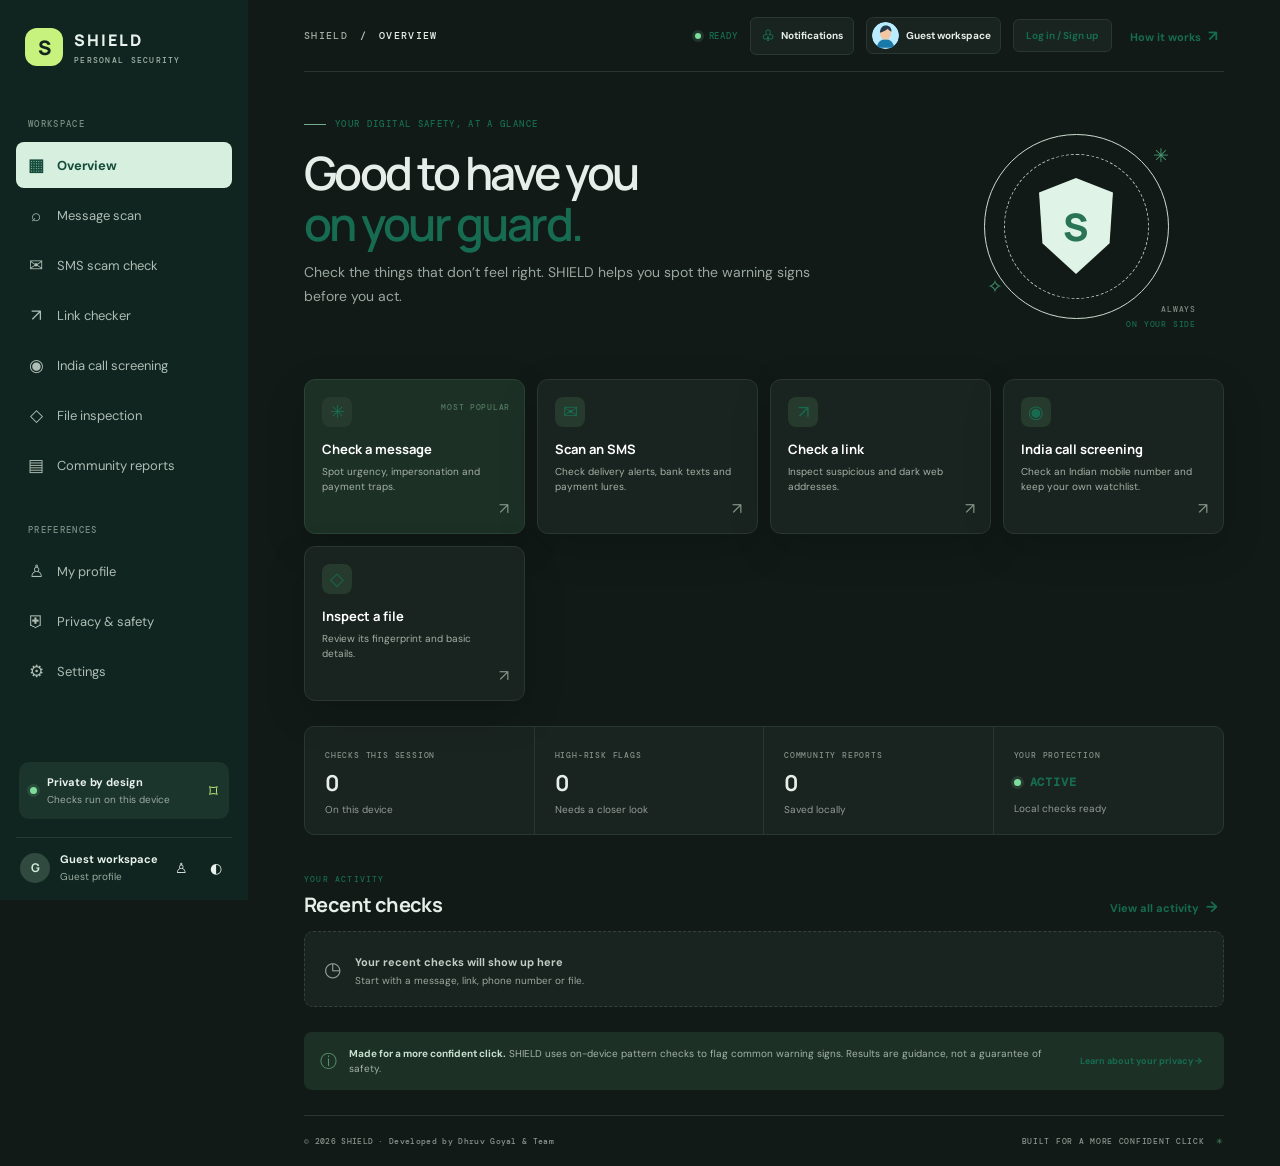
==== index.html @ 14662875 "Merge phone checking into call screening" ====
<!doctype html>
<html lang="en">
<head>
<meta charset="utf-8"><meta name="viewport" content="width=device-width,initial-scale=1"><meta name="theme-color" content="#07110f"><meta name="description" content="SHIELD helps you spot suspicious messages, links, phone numbers, and files with private on-device checks."><title>SHIELD — Scam protection, made clear</title>
<link rel="preconnect" href="https://fonts.googleapis.com"><link rel="preconnect" href="https://fonts.gstatic.com" crossorigin><link href="https://fonts.googleapis.com/css2?family=DM+Mono:wght@400;500&family=DM+Sans:wght@400;500;600;700&family=Manrope:wght@400;500;600;700;800&display=swap" rel="stylesheet"><link rel="stylesheet" href="styles.css?v=20261119-final-review-v1">
</head><body>
<div class="app-shell">
  <aside class="sidebar" id="sidebar">
    <a class="brand" href="#dashboard" aria-label="SHIELD home"><span class="brand-mark">S</span><span>SHIELD<small>PERSONAL SECURITY</small></span></a>
    <div class="side-label">WORKSPACE</div>
    <nav class="nav" aria-label="Main navigation">
      <button class="nav-item active" data-page="dashboard"><span class="nav-icon">▦</span>Overview</button>
      <button class="nav-item" data-page="analyze"><span class="nav-icon">⌕</span>Message scan</button>
      <button class="nav-item" data-page="sms"><span class="nav-icon">✉</span>SMS scam check</button>
      <button class="nav-item" data-page="links"><span class="nav-icon">↗</span>Link checker</button>
      <button class="nav-item" data-page="calls"><span class="nav-icon">◉</span>India call screening</button>
      <button class="nav-item" data-page="file"><span class="nav-icon">◇</span>File inspection</button>
      <button class="nav-item" data-page="reports"><span class="nav-icon">▤</span>Community reports</button>
    </nav>
    <div class="side-label tools-label">PREFERENCES</div><nav class="nav"><button class="nav-item" data-page="profile"><span class="nav-icon">♙</span>My profile</button><button class="nav-item" data-page="privacy"><span class="nav-icon">⛨</span>Privacy & safety</button><button class="nav-item" data-page="settings"><span class="nav-icon">⚙</span>Settings</button></nav>
    <div class="sidebar-bottom"><div class="local-card"><span class="live-dot"></span><div><b>Private by design</b><small>Checks run on this device</small></div><span class="lock">⌑</span></div><div class="profile"><div class="avatar" id="profileAvatarSmall">S</div><div><b id="profileName">Guest workspace</b><small id="profileStatus">Guest profile</small></div><button id="profileAuthBtn" class="icon-btn" title="Open account options" aria-label="Open account options">♙</button><button id="themeBtn" class="icon-btn" title="Toggle theme" aria-label="Toggle theme">◐</button></div></div>
  </aside>
  <main class="main">
    <header class="topbar"><button class="mobile-menu icon-btn" id="menuBtn" aria-label="Open menu">☰</button><div class="crumb"><span>SHIELD</span><i>/</i><b id="pageCrumb">OVERVIEW</b></div><div class="top-actions"><span class="local-badge"><span class="live-dot"></span> READY</span><div class="notification-wrap"><button class="outline-btn notification-btn" id="notificationBtn" aria-expanded="false" aria-controls="notificationPopover"><span>♧</span> Notifications <span class="notification-count hidden" id="notificationCount">0</span></button><div class="notification-popover hidden" id="notificationPopover" role="region" aria-label="Notifications"><div class="notification-head"><b>Notifications</b><div class="notification-actions"><button class="text-btn" id="markNotificationsRead">Mark all read</button><button class="text-btn danger-text" id="clearNotifications">Clear all</button></div></div><div id="notificationList" class="notification-list"></div></div></div><button class="top-profile-btn" id="topProfileBtn" data-page="profile" aria-label="Open profile"><span class="top-profile-picture"><svg role="img" aria-label="Profile image" viewBox="0 0 40 40" xmlns="http://www.w3.org/2000/svg"><circle cx="20" cy="20" r="20" fill="#b9ecff"/><path d="M7 38c1.5-8.2 6.1-12.3 13-12.3S31.5 29.8 33 38" fill="#1979a8"/><path d="M12.1 16.5c0-6.1 3.2-9.8 8-9.8s8 3.7 8 9.8c0 5.6-3.3 9.4-8 9.4s-8-3.8-8-9.4" fill="#f3c7a2"/><path d="M11.7 16c.3-7.2 3.6-11 9.1-11 5 0 8 3.1 8.2 9.2-2.4-.5-4.4-1.9-5.6-4.1-2.9 2.8-6.7 4.3-11.7 5.9" fill="#26384b"/></svg></span><span id="topProfileName">Guest workspace</span></button><button class="outline-btn auth-top-btn" id="loginPortalBtn">Log in / Sign up</button><button class="outline-btn auth-top-btn hidden" id="logoutBtn">Log out</button><button class="help-btn" data-page="privacy">How it works <span>↗</span></button></div></header>
    <section class="page active" id="page-dashboard">
      <div class="welcome-row"><div><div class="eyebrow"><span class="eyebrow-line"></span> YOUR DIGITAL SAFETY, AT A GLANCE</div><h1>Good to have you<br><em>on your guard.</em></h1><p class="lead">Check the things that don’t feel right. SHIELD helps you spot the warning signs before you act.</p></div><div class="shield-art"><div class="art-ring ring-one"></div><div class="art-ring ring-two"></div><div class="art-shield">S</div><span class="art-spark spark-a">✳</span><span class="art-spark spark-b">✧</span><div class="art-caption">ALWAYS<br><b>ON YOUR SIDE</b></div></div></div>
      <div class="quick-grid"><button class="quick-card featured" data-page="analyze"><span class="quick-icon">✳</span><span class="quick-kicker">MOST POPULAR</span><b>Check a message</b><small>Spot urgency, impersonation and payment traps.</small><span class="quick-arrow">↗</span></button><button class="quick-card" data-page="sms"><span class="quick-icon">✉</span><b>Scan an SMS</b><small>Check delivery alerts, bank texts and payment lures.</small><span class="quick-arrow">↗</span></button><button class="quick-card" data-page="links"><span class="quick-icon">↗</span><b>Check a link</b><small>Inspect suspicious and dark web addresses.</small><span class="quick-arrow">↗</span></button><button class="quick-card" data-page="calls"><span class="quick-icon">◉</span><b>India call screening</b><small>Check an Indian mobile number and keep your own watchlist.</small><span class="quick-arrow">↗</span></button><button class="quick-card" data-page="file"><span class="quick-icon">◇</span><b>Inspect a file</b><small>Review its fingerprint and basic details.</small><span class="quick-arrow">↗</span></button></div>
      <div class="stats-row"><div class="stat"><span>CHECKS THIS SESSION</span><b id="statScans">0</b><small>On this device</small></div><div class="stat"><span>HIGH-RISK FLAGS</span><b id="statRisk">0</b><small>Needs a closer look</small></div><div class="stat"><span>COMMUNITY REPORTS</span><b id="statReports">0</b><small>Saved locally</small></div><div class="stat protection-stat"><span>YOUR PROTECTION</span><b><i class="live-dot"></i> ACTIVE</b><small>Local checks ready</small></div></div>
      <div class="section-head"><div><div class="eyebrow">YOUR ACTIVITY</div><h2>Recent checks</h2></div><button class="text-btn" data-page="reports">View all activity <span>→</span></button></div><div id="recentList" class="activity-list"><div class="empty-state"><span>◷</span><div><b>Your recent checks will show up here</b><p>Start with a message, link, phone number or file.</p></div></div></div>
      <div class="disclaimer"><span>ⓘ</span><p><b>Made for a more confident click.</b> SHIELD uses on-device pattern checks to flag common warning signs. Results are guidance, not a guarantee of safety.</p><button data-page="privacy">Learn about your privacy →</button></div>
    </section>
    <section class="page" id="page-analyze"><div class="tool-intro"><div class="eyebrow"><span class="eyebrow-line"></span> MESSAGE SCAN</div><h1>Something feel<br><em>off? Check it.</em></h1><p class="lead">Paste a text, email or chat message. SHIELD looks for common scam patterns and explains what to watch for.</p></div><div class="tool-layout"><div class="panel scan-panel"><div class="panel-top"><div><span class="panel-index">01</span><h2>Paste the message</h2></div><span class="private-tag">⌑ STAYS ON THIS DEVICE</span></div><textarea id="messageInput" placeholder="Paste a suspicious message here…&#10;&#10;Example: Your account will be suspended today. Verify your details at http://example.invalid" maxlength="10000"></textarea><div class="input-meta"><span id="charCount">0 / 10,000</span><button class="text-btn" id="clearMessage">Clear text</button></div><div class="scan-actions"><button class="primary-btn" id="scanMessage">Analyze message <span>→</span></button><button class="sample-btn" id="sampleMessage">Try a sample</button></div></div><div class="side-note"><div class="note-icon">✳</div><h3>What we look for</h3><ul><li><span>01</span> Urgent pressure or threats</li><li><span>02</span> Requests for money or codes</li><li><span>03</span> Suspicious links and impersonation</li><li><span>04</span> Too-good-to-be-true rewards</li></ul><p>Your message is analyzed in your browser and is never uploaded.</p></div></div><div id="messageResult" class="result-wrap"></div></section>
    <section class="page" id="page-sms"><div class="tool-intro"><div class="eyebrow"><span class="eyebrow-line"></span> SMS & TEXT SCAM DETECTION</div><h1>Check the text<br><em>before replying.</em></h1><p class="lead">Paste an SMS, WhatsApp message, or delivery alert. SHIELD flags common fraud tactics and suspicious links locally.</p></div><div class="panel simple-tool"><div class="panel-top"><div><span class="panel-index">01</span><h2>Paste a text message</h2></div><span class="private-tag">⌑ LOCAL ANALYSIS</span></div><textarea id="smsInput" maxlength="10000" placeholder="Example: Your parcel is on hold. Pay a small redelivery fee now at http://delivery-check.example.invalid"></textarea><div class="scan-actions"><button class="primary-btn" id="scanSms">Scan SMS <span>→</span></button><button class="sample-btn" id="sampleSms">Load delivery scam sample</button><button class="sample-btn" id="sampleBankSms">Load bank scam sample</button></div></div><div id="smsResult" class="result-wrap"></div><div class="advice-strip"><span>ⓘ</span><div><b>SHIELD cannot block texts on your phone.</b><p>SHIELD analyzes message patterns in this browser. Use your phone’s built-in report/block tools and contact your carrier for real SMS filtering.</p></div></div></section>
    <section class="page" id="page-links"><div class="tool-intro"><div class="eyebrow"><span class="eyebrow-line"></span> LINK & DARK WEB DETECTION</div><h1>Pause before<br><em>you tap.</em></h1><p class="lead">Inspect links for deceptive structure, `.onion` dark web addresses, and other warning signs without opening them.</p></div><div class="panel simple-tool"><div class="panel-top"><div><span class="panel-index">01</span><h2>Paste a link</h2></div><span class="private-tag">⌑ LOCAL URL CHECK</span></div><div class="input-with-btn"><input id="urlInput" type="url" placeholder="https://example.com or example.onion" autocomplete="off"><button class="primary-btn" id="checkUrl">Check link <span>→</span></button></div><p class="field-hint">We inspect the address only. SHIELD does not visit the website or query live threat feeds.</p><button class="sample-btn" id="sampleOnion">Try a dark web link sample</button></div><div id="urlResult" class="result-wrap"></div><div class="advice-strip"><span>✳</span><div><b>Never share a one-time code.</b><p>A real support agent will never ask you to read out your verification code or PIN.</p></div></div></section>
    <section class="page" id="page-calls"><div class="tool-intro"><div class="eyebrow"><span class="eyebrow-line"></span> CALL SCREENING</div><h1>Check a caller<br><em>before calling back.</em></h1><p class="lead">Check an Indian mobile number against reports you have saved on this device and manage your personal SHIELD watchlist.</p></div><div class="advice-strip"><span>ⓘ</span><div><b>SHIELD cannot intercept or block calls on your phone.</b><p>This India-focused check uses only reports saved in your browser, not a live national caller database. Caller IDs can be spoofed. Use your phone or carrier’s own blocking feature.</p></div></div><div class="panel simple-tool"><div class="panel-top"><div><span class="panel-index">01</span><h2>Check an Indian mobile number</h2></div><span class="private-tag">⌕ INDIA · LOCAL REPORTS</span></div><div class="input-with-btn"><input id="callNumberInput" type="tel" placeholder="+91 98765 43210" autocomplete="tel"><button class="primary-btn" id="screenCaller">Check caller <span>→</span></button></div><p class="field-hint">Enter a 10-digit Indian mobile number, with or without +91. The number is checked against reports saved in this browser.</p></div><div id="callResult" class="result-wrap"></div><div class="section-head reports-head"><div><div class="eyebrow">SAVED ON THIS DEVICE</div><h2>SHIELD watchlist <span class="count-pill" id="blockedCount">0</span></h2></div><button class="text-btn danger-text" id="clearBlocked">Clear watchlist</button></div><div id="blockedList" class="activity-list"></div></section>

    <section class="page" id="page-file"><div class="tool-intro"><div class="eyebrow"><span class="eyebrow-line"></span> FILE INSPECTION</div><h1>Know what’s<br><em>in the download.</em></h1><p class="lead">Review basic file details and calculate a SHA-256 fingerprint in your browser. The file itself never leaves your device.</p></div><div class="panel simple-tool"><div class="panel-top"><div><span class="panel-index">01</span><h2>Choose a file to inspect</h2></div><span class="private-tag">⌑ PROCESSED LOCALLY</span></div><label class="dropzone" id="dropzone"><input id="fileInput" type="file"><span class="upload-icon">↑</span><b>Choose a file or drop it here</b><small>Any file type · processed on your device</small></label><p class="field-hint">A fingerprint can help identify a file, but it does not prove the file is safe.</p></div><div id="fileResult" class="result-wrap"></div></section>
    <section class="page" id="page-reports"><div class="tool-intro"><div class="eyebrow"><span class="eyebrow-line"></span> YOUR LOCAL ACTIVITY</div><h1>Trust your<br><em>instincts.</em></h1><p class="lead">See your recent checks and keep notes on suspicious calls or messages. Everything stays in this browser.</p></div><div class="section-head reports-head"><div><div class="eyebrow">PERSONAL LOG</div><h2>Recent activity <span class="count-pill" id="activityCount">0</span></h2></div><button class="text-btn danger-text" id="clearHistory">Clear activity</button></div><div id="activityList" class="activity-list"><div class="empty-state"><span>◷</span><div><b>No activity yet</b><p>Your checks will be saved here on this device.</p></div></div></div><div class="panel report-form"><div><span class="panel-index">＋</span><h2>Add a community report</h2><p>Keep a local note about a suspicious caller or message. Reports are stored only in this browser.</p></div><div class="report-fields"><select id="reportType" aria-label="Report type"><option value="Phone number">Phone number</option><option value="Message or sender">Message or sender</option><option value="Website or link">Website or link</option></select><input id="reportValue" placeholder="Number, sender, or website"><input id="reportNote" placeholder="What happened? (optional)"><button class="primary-btn" id="addReport">Save local report <span>→</span></button></div></div><div id="communityList" class="community-list"></div></section>
    <section class="page" id="page-profile"><div class="tool-intro"><div class="eyebrow"><span class="eyebrow-line"></span> YOUR SHIELD IDENTITY</div><h1>Your personal<br><em>profile.</em></h1><p class="lead">Keep a separate profile for each account on this browser. Your profile details stay on this device.</p></div><div class="profile-layout"><div class="profile-summary panel"><div class="profile-large-avatar" id="profileAvatarLarge">S</div><div><div class="eyebrow">SIGNED-IN PROFILE</div><h2 id="profileSummaryName">Guest workspace</h2><p id="profileSummaryBio">Add a short introduction to personalize your workspace.</p><small id="profileAccountLabel">Guest profile · saved on this device</small></div></div><form class="panel profile-form" id="profileForm"><div class="panel-top"><div><span class="panel-index">♙</span><h2>Edit profile</h2></div><span class="private-tag">⌑ SAVED LOCALLY</span></div><label for="profileDisplayName">Display name</label><input id="profileDisplayName" maxlength="40" required placeholder="How should SHIELD address you?"><label for="profileBio">About you <span class="optional-label">OPTIONAL</span></label><textarea id="profileBio" maxlength="140" placeholder="A short introduction for your workspace"></textarea><div class="profile-form-actions"><small>Each login keeps its own name and introduction.</small><button class="primary-btn" type="submit">Save profile <span>→</span></button></div></form></div></section>
    <section class="page" id="page-privacy"><div class="tool-intro"><div class="eyebrow"><span class="eyebrow-line"></span> PRIVACY & SAFETY</div><h1>Your data stays<br><em>your business.</em></h1><p class="lead">See which checks run locally and where to report suspicious activity.</p></div><div class="privacy-grid"><article class="privacy-card"><span>⌑</span><div class="eyebrow">LOCAL CHECKS</div><h2>Messages, links, and files</h2><p>Message and SMS patterns, URL structure, and file details are checked in your browser. SHIELD does not open links or upload files.</p></article><article class="privacy-card"><span>↗</span><div class="eyebrow">PHONE LOOKUP</div><h2>India caller reports</h2><p>Caller checks match only reports saved in this browser. SHIELD does not access a live national caller database. Report suspected fraud to Chakshu on Sanchar Saathi; if money was lost, contact the cybercrime helpline at 1930.</p></article><article class="privacy-card"><span>✳</span><div class="eyebrow">ACCOUNTS & ACTIVITY</div><h2>Stored in this browser</h2><p>Accounts, profiles, recent checks, notifications, reports, settings, and watchlist entries stay in this browser and do not sync. There is no server-backed account recovery.</p></article><article class="privacy-card"><span>◷</span><div class="eyebrow">USE YOUR JUDGMENT</div><h2>Checks are not guarantees</h2><p>SHIELD uses local pattern rules and locally saved reports. It has no AI service or live URL threat feed, and a low-risk result cannot prove something is safe.</p></article></div><div class="advice-strip"><span>ⓘ</span><div><b>Use trusted channels.</b><p>Do not reply, click, send money, or share codes when something feels wrong. Contact the organization using details from an official source. Use your device’s own tools to block calls and texts.</p></div></div></section>
    <section class="page" id="page-settings"><div class="tool-intro"><div class="eyebrow"><span class="eyebrow-line"></span> YOUR PREFERENCES</div><h1>Make SHIELD<br><em>feel like yours.</em></h1><p class="lead">Simple controls for your personal security workspace.</p></div><div class="panel settings-panel"><div class="setting-row"><div><b>Appearance</b><small>Choose a comfortable look for your workspace.</small></div><select id="themeSelect"><option value="dark">Midnight</option><option value="light">Daylight</option><option value="ocean">Ocean</option></select></div><div class="setting-row"><div><b>Save recent checks</b><small>Keep results in this browser so you can review them later.</small></div><label class="toggle"><input id="saveHistory" type="checkbox" checked><span></span></label></div><div class="setting-row"><div><b>Ringing scam alerts</b><small>Play a 5–7 second alert tone when a check finds a high-risk scam pattern.</small></div><label class="toggle"><input id="soundAlerts" type="checkbox" checked><span></span></label></div><div class="setting-row"><div><b>Device notifications</b><small id="deviceNotificationStatus">Optional browser alerts while SHIELD is open. Background push needs a push service.</small></div><button class="outline-btn" id="enableDeviceNotifications">Enable device alerts</button></div><div class="setting-row"><div><b>Sign out</b><small>End this session and return to guest mode.</small></div><button class="outline-btn" id="settingsLogoutBtn">Log out</button></div><div class="setting-row"><div><b>Clear saved activity</b><small>Remove recent checks and local reports from this browser.</small></div><button class="outline-btn danger-text" id="clearAll">Clear saved data</button></div></div><div class="advice-strip"><span>⌑</span><div><b>Private by design.</b><p>Changing these settings affects only this browser and device.</p></div></div></section>
    <footer class="footer"><span>© 2026 SHIELD · Developed by Dhruv Goyal &amp; Team</span><span>BUILT FOR A MORE CONFIDENT CLICK <i>✳</i></span></footer>
  </main>
</div><div class="login-overlay hidden" id="loginOverlay" role="dialog" aria-modal="true" aria-labelledby="loginTitle"><form class="login-card" id="loginForm"><div class="brand-mark login-mark">S</div><div class="eyebrow">SHIELD ACCOUNT</div><h1 id="loginTitle">Welcome back.</h1><p>Sign in or create an account stored in this browser. Your account does not sync to other devices.</p><div class="auth-tabs" role="tablist" aria-label="Account actions"><button type="button" class="auth-tab active" data-auth-mode="login">Log in</button><button type="button" class="auth-tab" data-auth-mode="signup">Sign up</button></div><label for="authUsername">Username</label><input id="authUsername" autocomplete="username" minlength="3" maxlength="24" required><label for="authPassword">Password</label><input id="authPassword" type="password" autocomplete="current-password" minlength="10" required><div id="confirmPasswordWrap" class="auth-confirm hidden"><label for="authConfirm">Confirm password</label><input id="authConfirm" type="password" autocomplete="new-password" minlength="10"></div><p id="authMessage" class="auth-message" role="status"></p><button class="primary-btn" id="authSubmit" type="submit">Log in <span>→</span></button><button class="guest-btn" id="guestEntry" type="button">Continue as guest</button><small class="login-disclaimer">Accounts are saved on this device only. Use a unique password; this account cannot be recovered from another device.</small></form></div><div id="toast" class="toast" role="status" aria-live="polite"></div><script src="app.js?v=20261119-unified-calls-v1"></script></body></html>
---- styles.css ----
:root{--bg:#f5f6f2;--panel:#fff;--panel-2:#f8f9f6;--ink:#182421;--muted:#7b8580;--line:#e7eae5;--green:#176b50;--mint:#dff3e7;--lime:#c8f27e;--dark:#10251f;--red:#bc4a43;--amber:#a76c19;--shadow:0 14px 42px #1824210c}*{box-sizing:border-box}body{margin:0;background:var(--bg);color:var(--ink);font-family:'DM Sans',sans-serif;font-size:14px}button,input,textarea,select{font:inherit}button{cursor:pointer}a{color:inherit;text-decoration:none}.app-shell{min-height:100vh;display:flex}.sidebar{width:248px;flex:0 0 248px;background:#10251f;color:#e8f1ec;min-height:100vh;padding:28px 16px 17px;display:flex;flex-direction:column;position:fixed;inset:0 auto 0 0;z-index:5}.brand{display:flex;align-items:center;gap:11px;margin:0 9px 52px;font:800 16px Manrope,sans-serif;letter-spacing:.12em}.brand-mark{width:38px;height:38px;border-radius:12px;background:var(--lime);color:#11251f;display:grid;place-items:center;font:800 20px Manrope;letter-spacing:0}.brand small{display:block;color:#a5b5ac;font:500 8px 'DM Mono';letter-spacing:.16em;margin-top:4px}.side-label{font:500 9px 'DM Mono';letter-spacing:.15em;color:#798b82;padding:0 12px 12px}.nav{display:grid;gap:4px}.nav-item{background:none;border:0;text-align:left;color:#aebdb5;border-radius:8px;padding:12px;display:flex;align-items:center;gap:13px;font-size:13px;transition:.2s}.nav-item:hover{background:#ffffff0d;color:white}.nav-item.active{background:#d6efdf;color:#164c3b;font-weight:700}.nav-icon{width:16px;text-align:center;font-size:17px}.tools-label{margin-top:36px}.sidebar-bottom{margin-top:auto}.local-card{display:flex;align-items:center;gap:10px;margin:10px 3px 18px;padding:13px 11px;border-radius:10px;background:#1b342c}.local-card b,.local-card small,.profile b,.profile small{display:block}.local-card b,.profile b{font-size:11px}.local-card small,.profile small{font-size:10px;color:#9aaba2;margin-top:4px}.lock{margin-left:auto;color:#c8f27e;font-size:17px}.live-dot{width:7px;height:7px;border-radius:50%;display:inline-block;background:#7ddd9b;box-shadow:0 0 0 3px #7ddd9b22;flex:0 0 7px}.profile{display:flex;align-items:center;gap:10px;padding:14px 4px 0;border-top:1px solid #ffffff18}.avatar{width:30px;height:30px;border-radius:50%;background:#304a40;color:#d4efdf;display:grid;place-items:center;font:700 12px Manrope}.profile .icon-btn{margin-left:auto}.icon-btn{border:0;background:transparent;color:inherit;padding:6px;border-radius:7px}.icon-btn:hover{background:#ffffff14}.main{margin-left:248px;width:calc(100% - 248px);max-width:1600px;padding:0 56px;min-height:100vh;display:flex;flex-direction:column}.topbar{height:72px;border-bottom:1px solid var(--line);display:flex;align-items:center;justify-content:space-between}.crumb{font:500 10px 'DM Mono';letter-spacing:.13em;color:var(--muted)}.crumb i{padding:0 12px;color:#c5ccc6;font-style:normal}.crumb b{color:var(--ink);font-weight:500}.top-actions{display:flex;align-items:center;gap:23px}.local-badge{display:flex;align-items:center;gap:8px;font:500 9px 'DM Mono';letter-spacing:.1em;color:var(--green)}.local-badge .live-dot{width:6px;height:6px;flex-basis:6px}.help-btn,.text-btn{border:0;background:transparent;color:var(--green);font-size:11px;font-weight:700}.help-btn span{font-size:15px;margin-left:4px}.mobile-menu{display:none}.page{display:none;padding:46px 0 10px;animation:appear .3s ease}.page.active{display:block}@keyframes appear{from{opacity:0;transform:translateY(5px)}to{opacity:1;transform:translateY(0)}}.welcome-row{display:flex;justify-content:space-between;position:relative;min-height:247px}.eyebrow{font:500 9px 'DM Mono';letter-spacing:.15em;color:var(--green);display:flex;align-items:center;gap:9px}.eyebrow-line{height:1px;width:22px;background:#70ae8c}.welcome-row h1,.tool-intro h1{font:600 46px/1.1 Manrope,sans-serif;letter-spacing:-.055em;margin:18px 0 12px}.welcome-row h1 em,.tool-intro h1 em{font-style:normal;color:var(--green)}.lead{max-width:510px;font-size:14px;line-height:1.7;color:#717c76;margin:0}.shield-art{position:absolute;width:240px;height:220px;right:28px;top:-2px;display:grid;place-items:center}.art-ring{position:absolute;border:1px solid #cbdccf;border-radius:50%;width:185px;height:185px}.ring-two{width:145px;height:145px;border-style:dashed;opacity:.85}.art-shield{width:84px;height:96px;clip-path:polygon(50% 0,94% 15%,90% 68%,50% 100%,10% 68%,6% 15%);background:#dff3e7;display:grid;place-items:center;color:#287454;font:800 38px Manrope;filter:drop-shadow(0 10px 14px #2a79551d)}.art-spark{position:absolute;color:#42946d;font-size:19px}.spark-a{top:27px;right:27px}.spark-b{left:31px;bottom:37px}.art-caption{position:absolute;bottom:5px;right:0;font:500 8px 'DM Mono';line-height:1.8;letter-spacing:.1em;color:#7d8981;text-align:right}.art-caption b{font-weight:500;color:var(--green)}.quick-grid{display:grid;grid-template-columns:repeat(4,1fr);gap:12px;margin-top:14px}.quick-card{min-height:155px;position:relative;padding:17px;border-radius:11px;border:1px solid var(--line);background:var(--panel);box-shadow:var(--shadow);text-align:left;display:flex;flex-direction:column;align-items:flex-start;transition:.2s}.quick-card:hover{transform:translateY(-3px);border-color:#a6c6b1}.quick-card.featured{background:#e7f4e9;border-color:#d6ead9}.quick-icon{width:30px;height:30px;border-radius:8px;background:#eaf2ec;color:var(--green);display:grid;place-items:center;font-size:18px;margin-bottom:13px}.featured .quick-icon{background:#d2ebd8}.quick-kicker{position:absolute;right:14px;top:22px;font:500 8px 'DM Mono';color:#527a61;letter-spacing:.09em}.quick-card>b{font:700 13px Manrope;margin-bottom:6px}.quick-card small{font-size:10px;line-height:1.5;color:#77817b;max-width:180px}.quick-arrow{position:absolute;right:15px;bottom:14px;color:#82948a;font-size:16px}.stats-row{display:grid;grid-template-columns:repeat(4,1fr);margin:25px 0 39px;border:1px solid var(--line);background:var(--panel);border-radius:10px}.stat{min-height:94px;padding:17px 20px;border-right:1px solid var(--line)}.stat:last-child{border:0}.stat>span{font:500 8px 'DM Mono';letter-spacing:.1em;color:#859089}.stat>b{display:block;font:700 22px Manrope;margin:6px 0 1px}.stat>small{font-size:10px;color:#939c96}.protection-stat>b{font:700 12px 'DM Mono';letter-spacing:.08em;color:var(--green);margin:12px 0 8px;display:flex;align-items:center;gap:9px}.section-head{display:flex;align-items:end;justify-content:space-between;margin-bottom:13px}.section-head .eyebrow{font-size:8px}.section-head h2{font:700 20px Manrope;margin:7px 0 0;letter-spacing:-.03em}.text-btn span{font-size:15px;margin-left:4px}.activity-list{display:grid;gap:7px}.empty-state{background:var(--panel);border:1px dashed #dce3dc;border-radius:9px;min-height:76px;display:flex;align-items:center;gap:14px;padding:15px 19px;color:#91a097}.empty-state>span{font-size:20px}.empty-state b{font-size:11px;color:#56635b}.empty-state p{font-size:10px;margin:4px 0 0}.activity-item{background:var(--panel);border:1px solid var(--line);border-radius:8px;display:flex;align-items:center;padding:13px 16px;gap:13px}.activity-symbol{width:32px;height:32px;border-radius:8px;display:grid;place-items:center;background:#eef4ee;color:var(--green);font-size:16px}.activity-info{flex:1}.activity-info b{display:block;font-size:11px}.activity-info small{display:block;font-size:10px;color:#929b95;margin-top:4px}.risk-pill{border-radius:30px;padding:5px 9px;font:500 8px 'DM Mono';letter-spacing:.05em}.risk-pill.safe{color:#24734c;background:#e3f4e9}.risk-pill.caution{color:#96631a;background:#fff2d8}.risk-pill.high{color:#a73d36;background:#fbe9e6}.disclaimer{display:flex;gap:12px;align-items:center;margin:25px 0 15px;padding:14px 16px;background:#edf4ed;border-radius:8px;color:#698173}.disclaimer>span{font-size:17px;color:#57916b}.disclaimer p{font-size:10px;line-height:1.5;margin:0;flex:1}.disclaimer p b{color:#3d5847}.disclaimer button{background:none;border:0;color:var(--green);font-weight:700;font-size:9px;white-space:nowrap}.footer{margin-top:auto;min-height:51px;border-top:1px solid var(--line);display:flex;align-items:center;justify-content:space-between;color:#8b958e;font:500 8px 'DM Mono';letter-spacing:.09em}.footer i{font-style:normal;color:#49906a;margin-left:6px}.tool-intro{margin:6px 0 28px}.tool-intro h1{font-size:42px;margin:14px 0 10px}.tool-intro .lead{max-width:540px}.tool-layout{display:grid;grid-template-columns:minmax(0,1.6fr) minmax(240px,.8fr);gap:15px}.panel{background:var(--panel);border:1px solid var(--line);border-radius:10px;padding:23px;box-shadow:var(--shadow)}.panel-top{display:flex;align-items:center;justify-content:space-between;margin-bottom:17px}.panel-top>div{display:flex;align-items:center;gap:12px}.panel-index{font:500 9px 'DM Mono';color:#83a48e;background:#edf5ee;padding:6px;border-radius:5px}.panel h2{font:700 15px Manrope;margin:0;letter-spacing:-.02em}.private-tag{font:500 8px 'DM Mono';letter-spacing:.08em;color:#59836a;background:#eff6ef;padding:7px 9px;border-radius:5px}textarea{display:block;width:100%;min-height:186px;resize:vertical;border:1px solid var(--line);border-radius:7px;background:var(--panel-2);padding:15px;color:var(--ink);font-size:12px;line-height:1.65;outline:none}textarea:focus,input:focus,select:focus{border-color:#69a77d;box-shadow:0 0 0 3px #65a77c18;outline:none}textarea::placeholder,input::placeholder{color:#a7b0aa}.input-meta{display:flex;justify-content:space-between;align-items:center;padding:7px 2px 16px;font:400 9px 'DM Mono';color:#97a099}.scan-actions{display:flex;gap:16px;align-items:center}.primary-btn{background:#176b50;color:white;border:0;border-radius:6px;padding:11px 17px;font-size:11px;font-weight:700;transition:.2s}.primary-btn:hover{background:#10543e;transform:translateY(-1px)}.primary-btn span{font-size:15px;margin-left:11px}.sample-btn{border:0;background:none;color:#527663;font-size:10px;font-weight:700}.side-note{padding:22px 19px;background:#eaf2eb;border-radius:10px}.note-icon{font-size:23px;color:#39825c}.side-note h3{font:700 14px Manrope;margin:8px 0 16px}.side-note ul{list-style:none;padding:0;margin:0}.side-note li{display:flex;gap:10px;padding:10px 0;border-bottom:1px solid #d7e3d9;font-size:10px;color:#4f6255}.side-note li span{font:500 8px 'DM Mono';color:#82a38b}.side-note p{font-size:9px;color:#75877a;line-height:1.55;margin:15px 0 0}.result-wrap{margin-top:15px}.result-card{border:1px solid var(--line);background:var(--panel);border-radius:10px;overflow:hidden;animation:appear .28s}.result-banner{display:flex;align-items:center;gap:13px;padding:18px 21px;background:#eff7ef;border-bottom:1px solid var(--line)}.result-banner.high{background:#fff0ed}.result-banner.caution{background:#fff6e5}.result-mark{width:36px;height:36px;background:white;border-radius:50%;display:grid;place-items:center;color:var(--green);font-size:18px}.result-banner.high .result-mark{color:var(--red)}.result-banner.caution .result-mark{color:var(--amber)}.result-banner h3{font:700 14px Manrope;margin:0}.result-banner p{font-size:10px;color:#77827a;margin:4px 0 0}.score{margin-left:auto;text-align:right;font:500 9px 'DM Mono';color:#698273}.score b{display:block;font:700 21px Manrope;color:var(--green)}.result-banner.high .score b{color:var(--red)}.result-banner.caution .score b{color:var(--amber)}.result-body{padding:20px}.result-body h4{font:700 11px Manrope;margin:0 0 12px}.flag-list{display:grid;gap:9px}.flag-row{display:flex;align-items:flex-start;gap:9px;font-size:10px;color:#5f6d64;line-height:1.5}.flag-row>span{color:#bb7040}.flag-row.good>span{color:#438259}.result-advice{padding:12px 14px;background:#f5f8f4;border-radius:6px;margin-top:17px;font-size:10px;line-height:1.6;color:#637267}.result-advice b{color:#324e3b}.simple-tool{margin-top:4px}.input-with-btn{display:flex;gap:9px}.input-with-btn input,.report-fields input,.report-fields select,.setting-row select{height:41px;border:1px solid var(--line);border-radius:6px;padding:0 12px;background:var(--panel-2);color:var(--ink);outline:none;font-size:11px;min-width:0}.input-with-btn input{flex:1}.field-hint{font-size:9px;color:#939d96;margin:11px 0 0}.advice-strip{display:flex;align-items:flex-start;gap:13px;padding:16px;background:#edf4ed;border-radius:8px;margin-top:20px;color:#578064}.advice-strip>span{font-size:18px}.advice-strip b{font-size:10px;color:#3d5846}.advice-strip p{font-size:10px;color:#74837a;margin:5px 0 0;line-height:1.5}.dropzone{min-height:150px;border:1px dashed #cddacf;border-radius:8px;background:var(--panel-2);display:flex;flex-direction:column;align-items:center;justify-content:center;gap:7px;color:#52675a;cursor:pointer;transition:.2s}.dropzone:hover,.dropzone.dragover{border-color:#5b9e73;background:#edf5ee}.dropzone input{display:none}.upload-icon{width:30px;height:30px;border-radius:50%;background:#e4f0e6;display:grid;place-items:center;color:#43805a;font-size:18px}.dropzone b{font-size:11px}.dropzone small{font-size:9px;color:#8c9890}.file-details{display:grid;grid-template-columns:130px 1fr;gap:10px 14px;font-size:10px}.file-details span:nth-child(odd){color:#89958d}.hash{word-break:break-all;font:9px 'DM Mono';color:#47634f}.reports-head{margin-top:33px}.count-pill{font:500 9px 'DM Mono';background:#edf4ed;color:#528164;padding:4px 7px;border-radius:20px;vertical-align:middle}.danger-text{color:var(--red)}.report-form{margin-top:24px;display:grid;grid-template-columns:1fr 1.5fr;gap:25px;align-items:start}.report-form>div:first-child h2{margin:8px 0}.report-form>div:first-child p{font-size:10px;color:#7f8b83;line-height:1.6;max-width:270px}.report-fields{display:grid;grid-template-columns:1fr 1fr;gap:8px}.report-fields select,.report-fields input{width:100%}.report-fields input:nth-of-type(2),.report-fields button{grid-column:span 2}.community-list{margin-top:15px;display:grid;gap:7px}.privacy-grid{display:grid;grid-template-columns:1fr 1fr;gap:12px}.privacy-card{min-height:192px;padding:21px;background:var(--panel);border:1px solid var(--line);border-radius:9px}.privacy-card>span{font-size:20px;color:var(--green)}.privacy-card .eyebrow{font-size:8px;margin-top:16px}.privacy-card h2{font:700 15px Manrope;margin:7px 0}.privacy-card p{font-size:10px;color:#78847b;line-height:1.7;max-width:360px}.settings-panel{padding:0 22px}.setting-row{display:flex;align-items:center;justify-content:space-between;padding:19px 0;border-bottom:1px solid var(--line);gap:20px}.setting-row:last-child{border:0}.setting-row b,.setting-row small{display:block}.setting-row b{font:700 12px Manrope}.setting-row small{font-size:10px;color:#87928a;margin-top:5px}.setting-row select{min-width:130px}.outline-btn{border:1px solid #e6c7c4;background:transparent;border-radius:6px;padding:9px 12px;font-size:10px;font-weight:700}.toggle{position:relative;width:37px;height:21px;flex:0 0 auto}.toggle input{display:none}.toggle span{position:absolute;inset:0;border-radius:20px;background:#d6ddd7;cursor:pointer;transition:.2s}.toggle span:after{content:'';width:15px;height:15px;position:absolute;left:3px;top:3px;border-radius:50%;background:#fff;transition:.2s;box-shadow:0 1px 3px #0002}.toggle input:checked+span{background:#5ca777}.toggle input:checked+span:after{transform:translateX(16px)}.toast{position:fixed;bottom:24px;left:50%;transform:translate(-50%,15px);opacity:0;background:#173b2c;color:white;padding:11px 18px;border-radius:7px;font-size:11px;z-index:20;transition:.25s;pointer-events:none;box-shadow:0 8px 24px #0d231c35}.toast.show{opacity:1;transform:translate(-50%,0)}
body.light-theme{--bg:#f5f6f2;--panel:#fff;--panel-2:#f8f9f6;--ink:#182421;--muted:#7b8580;--line:#e7eae5}
body.dark-theme{--bg:#111a17;--panel:#19231f;--panel-2:#151e1a;--ink:#e7eee9;--muted:#a0ada4;--line:#2a3730;--shadow:0 14px 42px #0002;color-scheme:dark}body.dark-theme .lead,body.dark-theme .field-hint,body.dark-theme .activity-info small,body.dark-theme .empty-state p{color:#9aa89f}body.dark-theme .quick-card.featured,body.dark-theme .side-note,body.dark-theme .disclaimer,body.dark-theme .advice-strip{background:#1d3026;border-color:#294334}body.dark-theme .quick-icon,body.dark-theme .activity-symbol,body.dark-theme .panel-index,body.dark-theme .count-pill{background:#263a2d}body.dark-theme .quick-card small,body.dark-theme .side-note li,body.dark-theme .side-note p,body.dark-theme .privacy-card p,body.dark-theme .report-form>div:first-child p,body.dark-theme .setting-row small{color:#a3b1a7}body.dark-theme .empty-state{border-color:#344238}body.dark-theme .empty-state b{color:#c2cec5}body.dark-theme textarea,body.dark-theme .input-with-btn input,body.dark-theme .report-fields input,body.dark-theme .report-fields select,body.dark-theme .setting-row select{color:var(--ink)}body.dark-theme .private-tag{background:#26382b;color:#9dc5a5}body.dark-theme .result-banner{background:#22342a}body.dark-theme .result-banner.high{background:#382622}body.dark-theme .result-banner.caution{background:#3b3322}body.dark-theme .result-banner p,body.dark-theme .result-banner .score{color:#aebbb1}body.dark-theme .result-advice{background:#202c25;color:#a9b8ad}body.dark-theme .result-advice b{color:#d4e2d7}body.dark-theme .result-mark{background:#26352c}body.dark-theme .privacy-card{background:var(--panel)}body.dark-theme .disclaimer p,body.dark-theme .advice-strip p{color:#a3b4a6}body.dark-theme .disclaimer p b,body.dark-theme .advice-strip b{color:#c7dfce}body.dark-theme .dropzone{border-color:#35453a}body.dark-theme .dropzone:hover,body.dark-theme .dropzone.dragover{background:#1c3024;border-color:#5b9e73}body.dark-theme .dropzone{color:#b2c2b7}body.dark-theme .dropzone small{color:#94a398}body.dark-theme .toggle span{background:#435047}body.dark-theme .toggle input:checked+span{background:#5ca777}
@media(max-width:1100px){.main{padding:0 34px}.quick-grid{grid-template-columns:repeat(2,1fr)}.quick-card{min-height:135px}.stats-row{grid-template-columns:repeat(2,1fr)}.stat:nth-child(2){border-right:0}.stat:nth-child(-n+2){border-bottom:1px solid var(--line)}}@media(max-width:760px){.sidebar{transform:translateX(-100%);transition:transform .25s}.sidebar.open{transform:translateX(0);box-shadow:20px 0 60px #0003}.main{margin-left:0;width:100%;padding:0 20px}.topbar{height:60px}.mobile-menu{display:block;color:var(--ink);margin-right:9px}.topbar{justify-content:flex-start}.crumb{flex:1}.top-actions{gap:10px}.help-btn{font-size:0}.help-btn span{font-size:15px}.local-badge{font-size:0}.local-badge .live-dot{width:8px;height:8px}.page{padding-top:31px}.welcome-row{min-height:245px}.welcome-row h1{font-size:36px}.lead{font-size:12px;max-width:420px}.shield-art{opacity:.24;right:-44px;top:28px;transform:scale(.85)}.quick-grid{gap:8px}.quick-card{padding:13px;min-height:145px}.quick-card>b{font-size:12px}.quick-card small{font-size:9px}.stats-row{margin:18px 0 28px}.stat{padding:14px}.stat>b{font-size:19px}.stat>span{font-size:7px}.section-head h2{font-size:17px}.disclaimer{align-items:flex-start;flex-wrap:wrap}.disclaimer button{margin-left:29px}.tool-intro h1{font-size:36px}.tool-layout{grid-template-columns:1fr}.side-note{padding:18px}.side-note ul{display:grid;grid-template-columns:1fr 1fr;gap:0 12px}.side-note li{font-size:9px}.private-tag{font-size:7px}.panel{padding:17px}.input-with-btn{flex-direction:column}.input-with-btn .primary-btn{align-self:flex-start}.report-form{grid-template-columns:1fr;gap:8px}.privacy-grid{gap:8px}.privacy-card{padding:15px;min-height:210px}.privacy-card p{font-size:9px}.footer{font-size:7px}.footer span:last-child{font-size:0}.footer i{font-size:10px}}@media(max-width:400px){.main{padding:0 14px}.welcome-row h1,.tool-intro h1{font-size:32px}.quick-grid{grid-template-columns:1fr 1fr}.quick-card{min-height:150px}.risk-pill{font-size:7px;padding:5px 6px}.activity-info b{font-size:10px}.activity-item{padding:10px;gap:8px}.report-fields{grid-template-columns:1fr}.report-fields input:nth-of-type(2),.report-fields button{grid-column:auto}.privacy-grid{grid-template-columns:1fr}.privacy-card{min-height:150px}}
/* SHIELD account and call screening interface */
.hidden{display:none!important}.auth-top-btn{color:var(--green);border-color:var(--line);background:var(--panel);white-space:nowrap}.auth-tabs{display:grid;grid-template-columns:1fr 1fr;gap:6px;padding:4px;background:var(--panel-2);border:1px solid var(--line);border-radius:8px}.auth-tab{border:0;background:transparent;border-radius:6px;padding:9px;color:var(--muted);font-size:11px;font-weight:700}.auth-tab.active{background:#dff3e7;color:#176b50;box-shadow:0 1px 3px #0001}.auth-message{font-size:10px;line-height:1.5;color:#e59383;margin:0}.auth-message:empty{display:none}.auth-confirm{display:grid;gap:10px}.login-card{max-height:calc(100vh - 28px);overflow:auto}.profile{min-width:0}.profile>div:nth-child(2){min-width:0}.profile>div:nth-child(2) b{max-width:115px;overflow:hidden;text-overflow:ellipsis;white-space:nowrap}.footer span:first-child{letter-spacing:.04em}
.guest-btn{border:1px solid var(--line,#2a3730);background:transparent;color:var(--ink,#e7eee9);border-radius:6px;padding:10px 16px;font-size:11px;font-weight:700}.guest-btn:hover{background:#ffffff0b}
.login-overlay{position:fixed;inset:0;z-index:50;display:grid;place-items:center;padding:22px;background:rgba(7,17,15,.88);backdrop-filter:blur(8px)}.login-overlay.hidden{display:none}.login-card{width:min(100%,420px);padding:34px;background:var(--panel,#19231f);border:1px solid var(--line,#2a3730);border-radius:16px;box-shadow:0 25px 90px #0006;color:var(--ink,#e7eee9);display:grid;gap:10px}.login-mark{margin-bottom:8px}.login-card h1{font:700 30px Manrope,sans-serif;margin:4px 0}.login-card>p{font-size:12px;line-height:1.65;color:#9aa89f;margin:0 0 8px}.login-card label{font:500 9px 'DM Mono';letter-spacing:.08em;color:#9aaba2;margin-top:5px}.login-card input{height:42px;border:1px solid var(--line,#2a3730);border-radius:7px;padding:0 12px;background:var(--panel-2,#151e1a);color:var(--ink,#e7eee9);outline:none}.login-disclaimer{font-size:9px;line-height:1.5;color:#94a398;text-align:center}.call-settings{margin-top:16px}.call-action{white-space:nowrap}.call-action:disabled{opacity:.6;cursor:default}.unblock-call{white-space:nowrap}.risk-pill.high{white-space:nowrap}
.top-actions{gap:12px}.notification-wrap{position:relative;z-index:25}.notification-btn{display:flex;align-items:center;gap:7px;border-color:var(--line);background:var(--panel);color:var(--ink);padding:8px 10px;white-space:nowrap}.notification-btn>span:first-child{font-size:15px;color:var(--green)}.notification-count{min-width:18px;height:18px;padding:0 5px;border-radius:20px;background:#bc4a43;color:white;display:inline-grid;place-items:center;font:700 9px 'DM Mono'}.notification-count.hidden{display:none}.notification-popover{position:absolute;right:0;top:calc(100% + 12px);width:min(360px,calc(100vw - 30px));border:1px solid var(--line);border-radius:11px;background:var(--panel);box-shadow:0 18px 50px #0003;overflow:hidden;color:var(--ink);z-index:30}.notification-head{display:flex;justify-content:space-between;align-items:center;padding:14px 15px;border-bottom:1px solid var(--line);font:700 12px Manrope}.notification-head .text-btn{font-size:9px}.notification-list{max-height:350px;overflow:auto;display:grid}.notification-item{display:flex;align-items:flex-start;gap:10px;width:100%;border:0;border-bottom:1px solid var(--line);background:transparent;color:inherit;padding:13px 14px;text-align:left}.notification-item:last-child{border-bottom:0}.notification-item:hover,.notification-item.unread{background:color-mix(in srgb,var(--green) 8%,var(--panel))}.notification-icon{width:28px;height:28px;flex:0 0 28px;border-radius:50%;display:grid;place-items:center;background:#fbe9e6;color:var(--red);font-size:14px}.notification-copy{display:grid;gap:4px;flex:1;min-width:0}.notification-copy b{font:700 10px Manrope}.notification-copy small{font-size:9px;line-height:1.45;color:var(--muted)}.notification-copy time{font:400 8px 'DM Mono';color:#929b95}.notification-unread-dot{width:7px;height:7px;margin:5px 2px 0;border-radius:50%;background:#bc4a43;flex:0 0 7px}.notification-empty{min-height:140px;display:grid;place-content:center;justify-items:center;gap:8px;color:var(--muted);font-size:10px}.notification-empty>span{font-size:23px;color:var(--green)}.notification-empty small{font-size:9px}.profile-layout{display:grid;grid-template-columns:minmax(230px,.8fr) minmax(300px,1.4fr);gap:14px;align-items:start}.profile-summary{display:flex;align-items:center;gap:16px}.profile-large-avatar{width:58px;height:58px;flex:0 0 58px;display:grid;place-items:center;border-radius:50%;background:#dff3e7;color:#176b50;font:800 25px Manrope}.profile-summary h2{font:700 17px Manrope;margin:7px 0 5px}.profile-summary p{font-size:10px;line-height:1.5;color:var(--muted);margin:0 0 8px}.profile-summary small,.profile-form-actions small{font-size:9px;color:var(--muted)}.profile-form{display:grid;gap:10px}.profile-form .panel-top{margin-bottom:3px}.profile-form label{font:500 9px 'DM Mono';letter-spacing:.08em;color:var(--muted)}.profile-form input,.profile-form textarea{width:100%;min-height:41px;border:1px solid var(--line);border-radius:6px;padding:10px 12px;background:var(--panel-2);color:var(--ink);outline:none;font-size:11px}.profile-form textarea{min-height:100px;resize:vertical}.optional-label{color:#929b95;font-size:8px;margin-left:5px}.profile-form-actions{display:flex;align-items:center;justify-content:space-between;gap:12px;margin-top:2px}.profile-form-actions .primary-btn{white-space:nowrap}.profile-form input:focus,.profile-form textarea:focus{border-color:#69a77d;box-shadow:0 0 0 3px #65a77c18;outline:none}body.dark-theme .profile-form input,body.dark-theme .profile-form textarea{background:var(--panel-2);color:var(--ink);border-color:var(--line)}
@media(max-width:760px){.top-actions{gap:7px}.notification-btn{font-size:0;padding:8px}.notification-btn>span:first-child{font-size:16px}.notification-count{font-size:9px}.profile-layout{grid-template-columns:1fr}.profile-summary{padding:17px}.notification-popover{position:fixed;top:66px;right:12px}}
.sidebar{height:100vh;height:100dvh;min-height:100vh;overflow-y:auto;overflow-x:hidden;overscroll-behavior:contain;scrollbar-width:thin;scrollbar-color:#476257 transparent}.brand,.side-label,.nav,.sidebar-bottom{flex-shrink:0}.sidebar-bottom{padding-top:10px}.top-profile-btn{display:flex;align-items:center;gap:7px;border:1px solid var(--line);border-radius:7px;background:var(--panel);color:var(--ink);padding:4px 9px 4px 5px;font-size:10px;font-weight:700;white-space:nowrap}.top-profile-btn:hover{border-color:var(--green)}.top-profile-picture{width:27px;height:27px;border-radius:50%;overflow:hidden;display:block;flex:0 0 27px}.top-profile-picture svg{display:block;width:100%;height:100%}.top-profile-btn>span:last-child{max-width:90px;overflow:hidden;text-overflow:ellipsis}.dark-theme .top-profile-btn{background:var(--panel);color:var(--ink);border-color:var(--line)}.ocean-theme{--bg:#071b2a;--panel:#0d2638;--panel-2:#0a2030;--ink:#e3f5ff;--muted:#a3bfd0;--line:#1e4056;--green:#43b9e8;--mint:#c8f1ff;--lime:#7ce0ff;--dark:#061725;--red:#ff7c78;--amber:#ffd078;--shadow:0 14px 42px #0003;color-scheme:dark;background:var(--bg);color:var(--ink)}body.ocean-theme .sidebar{background:#061725;color:#e5f7ff;scrollbar-color:#24536b transparent}body.ocean-theme .brand-mark{background:#7ce0ff;color:#072033}body.ocean-theme .nav-item{color:#afc8d7}body.ocean-theme .nav-item.active{background:#c6f1ff;color:#074361}body.ocean-theme .local-card{background:#0e3045}body.ocean-theme .lock,body.ocean-theme .eyebrow,body.ocean-theme .help-btn,body.ocean-theme .text-btn{color:#56c5ed}body.ocean-theme .quick-card.featured,body.ocean-theme .side-note,body.ocean-theme .disclaimer,body.ocean-theme .advice-strip{background:#12364b;border-color:#23516a;color:#b9d1df}body.ocean-theme .quick-icon,body.ocean-theme .activity-symbol,body.ocean-theme .panel-index,body.ocean-theme .count-pill{background:#183e55;color:#84dcf8}body.ocean-theme .quick-card small,body.ocean-theme .side-note li,body.ocean-theme .side-note p,body.ocean-theme .privacy-card p,body.ocean-theme .report-form>div:first-child p,body.ocean-theme .setting-row small,body.ocean-theme .activity-info small{color:#aac4d4}body.ocean-theme .quick-kicker,body.ocean-theme .art-caption,body.ocean-theme .art-caption b{color:#84d7f3}body.ocean-theme .art-ring{border-color:#28617c}body.ocean-theme .art-shield{background:#c8f1ff;color:#09749e}body.ocean-theme .art-spark{color:#59c4ea}body.ocean-theme .private-tag{background:#183c52;color:#9ce4fb}body.ocean-theme .result-banner{background:#15374a}body.ocean-theme .result-banner.high{background:#422b32}body.ocean-theme .result-banner.caution{background:#3e3829}body.ocean-theme .result-banner p,body.ocean-theme .result-banner .score{color:#b5cad7}body.ocean-theme .result-advice{background:#142f41;color:#bdd1de}body.ocean-theme .result-advice b{color:#e0f5ff}body.ocean-theme .result-mark{background:#1a3b4e}body.ocean-theme .profile-large-avatar{background:#c8f1ff;color:#08749f}body.ocean-theme .profile-form input,body.ocean-theme .profile-form textarea{background:var(--panel-2);color:var(--ink);border-color:var(--line)}body.ocean-theme .footer{color:#91afc0}body.ocean-theme .footer i{color:#5fc7ea}
@media(max-width:760px){.top-profile-btn{padding:3px}.top-profile-btn>span:last-child{display:none}.top-profile-picture{width:26px;height:26px;flex-basis:26px}}
.notification-actions{display:flex;align-items:center;gap:11px}.notification-actions .text-btn{white-space:nowrap}.notification-head{gap:10px}.notification-actions #clearNotifications{color:var(--red)}body.ocean-theme .lead,body.ocean-theme .field-hint,body.ocean-theme .activity-info small,body.ocean-theme .empty-state p{color:#aac4d4}
@media(max-width:920px) and (min-width:761px){.main{padding:0 22px}.top-actions{gap:7px}.local-badge{font-size:0}.local-badge .live-dot{width:8px;height:8px}.top-profile-btn{padding:3px}.top-profile-btn>span:last-child{display:none}.help-btn{font-size:0}.help-btn span{font-size:15px}.notification-btn{padding:7px 8px}}

.call-watch-action{display:flex;align-items:center;gap:12px;margin-top:12px}.call-watch-action small{color:var(--muted);font-size:11px}
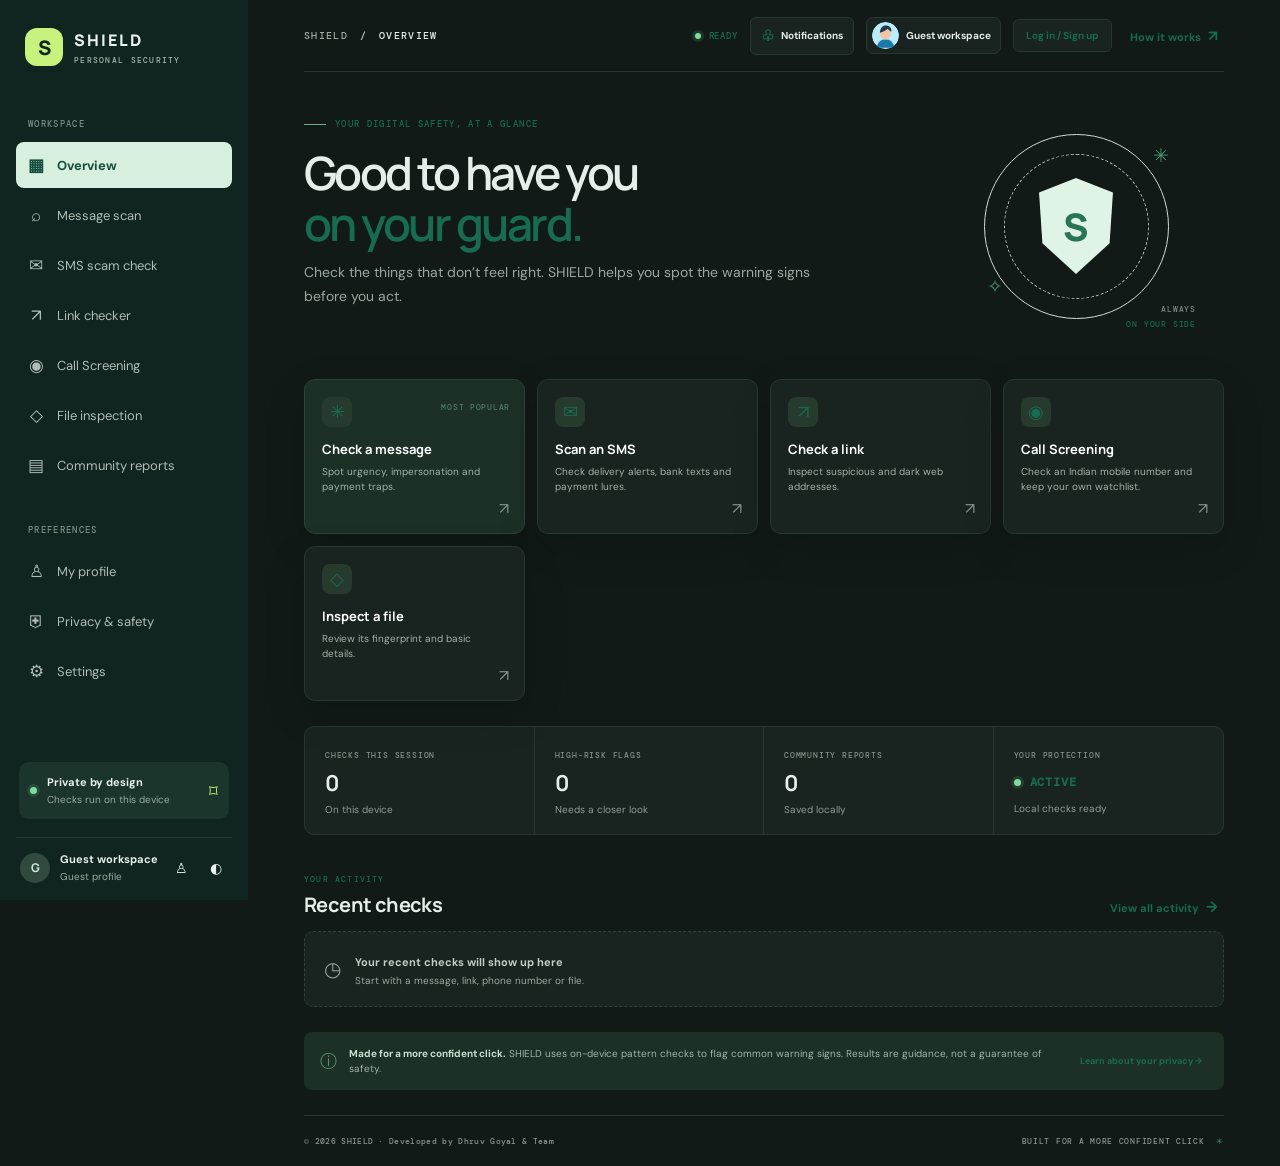
==== commit 4cb091dd: "Rename call screening navigation" ====
--- a/index.html
+++ b/index.html
@@ -13,7 +13,7 @@
       <button class="nav-item" data-page="analyze"><span class="nav-icon">⌕</span>Message scan</button>
       <button class="nav-item" data-page="sms"><span class="nav-icon">✉</span>SMS scam check</button>
       <button class="nav-item" data-page="links"><span class="nav-icon">↗</span>Link checker</button>
-      <button class="nav-item" data-page="calls"><span class="nav-icon">◉</span>India call screening</button>
+      <button class="nav-item" data-page="calls"><span class="nav-icon">◉</span>Call Screening</button>
       <button class="nav-item" data-page="file"><span class="nav-icon">◇</span>File inspection</button>
       <button class="nav-item" data-page="reports"><span class="nav-icon">▤</span>Community reports</button>
     </nav>
@@ -24,7 +24,7 @@
     <header class="topbar"><button class="mobile-menu icon-btn" id="menuBtn" aria-label="Open menu">☰</button><div class="crumb"><span>SHIELD</span><i>/</i><b id="pageCrumb">OVERVIEW</b></div><div class="top-actions"><span class="local-badge"><span class="live-dot"></span> READY</span><div class="notification-wrap"><button class="outline-btn notification-btn" id="notificationBtn" aria-expanded="false" aria-controls="notificationPopover"><span>♧</span> Notifications <span class="notification-count hidden" id="notificationCount">0</span></button><div class="notification-popover hidden" id="notificationPopover" role="region" aria-label="Notifications"><div class="notification-head"><b>Notifications</b><div class="notification-actions"><button class="text-btn" id="markNotificationsRead">Mark all read</button><button class="text-btn danger-text" id="clearNotifications">Clear all</button></div></div><div id="notificationList" class="notification-list"></div></div></div><button class="top-profile-btn" id="topProfileBtn" data-page="profile" aria-label="Open profile"><span class="top-profile-picture"><svg role="img" aria-label="Profile image" viewBox="0 0 40 40" xmlns="http://www.w3.org/2000/svg"><circle cx="20" cy="20" r="20" fill="#b9ecff"/><path d="M7 38c1.5-8.2 6.1-12.3 13-12.3S31.5 29.8 33 38" fill="#1979a8"/><path d="M12.1 16.5c0-6.1 3.2-9.8 8-9.8s8 3.7 8 9.8c0 5.6-3.3 9.4-8 9.4s-8-3.8-8-9.4" fill="#f3c7a2"/><path d="M11.7 16c.3-7.2 3.6-11 9.1-11 5 0 8 3.1 8.2 9.2-2.4-.5-4.4-1.9-5.6-4.1-2.9 2.8-6.7 4.3-11.7 5.9" fill="#26384b"/></svg></span><span id="topProfileName">Guest workspace</span></button><button class="outline-btn auth-top-btn" id="loginPortalBtn">Log in / Sign up</button><button class="outline-btn auth-top-btn hidden" id="logoutBtn">Log out</button><button class="help-btn" data-page="privacy">How it works <span>↗</span></button></div></header>
     <section class="page active" id="page-dashboard">
       <div class="welcome-row"><div><div class="eyebrow"><span class="eyebrow-line"></span> YOUR DIGITAL SAFETY, AT A GLANCE</div><h1>Good to have you<br><em>on your guard.</em></h1><p class="lead">Check the things that don’t feel right. SHIELD helps you spot the warning signs before you act.</p></div><div class="shield-art"><div class="art-ring ring-one"></div><div class="art-ring ring-two"></div><div class="art-shield">S</div><span class="art-spark spark-a">✳</span><span class="art-spark spark-b">✧</span><div class="art-caption">ALWAYS<br><b>ON YOUR SIDE</b></div></div></div>
-      <div class="quick-grid"><button class="quick-card featured" data-page="analyze"><span class="quick-icon">✳</span><span class="quick-kicker">MOST POPULAR</span><b>Check a message</b><small>Spot urgency, impersonation and payment traps.</small><span class="quick-arrow">↗</span></button><button class="quick-card" data-page="sms"><span class="quick-icon">✉</span><b>Scan an SMS</b><small>Check delivery alerts, bank texts and payment lures.</small><span class="quick-arrow">↗</span></button><button class="quick-card" data-page="links"><span class="quick-icon">↗</span><b>Check a link</b><small>Inspect suspicious and dark web addresses.</small><span class="quick-arrow">↗</span></button><button class="quick-card" data-page="calls"><span class="quick-icon">◉</span><b>India call screening</b><small>Check an Indian mobile number and keep your own watchlist.</small><span class="quick-arrow">↗</span></button><button class="quick-card" data-page="file"><span class="quick-icon">◇</span><b>Inspect a file</b><small>Review its fingerprint and basic details.</small><span class="quick-arrow">↗</span></button></div>
+      <div class="quick-grid"><button class="quick-card featured" data-page="analyze"><span class="quick-icon">✳</span><span class="quick-kicker">MOST POPULAR</span><b>Check a message</b><small>Spot urgency, impersonation and payment traps.</small><span class="quick-arrow">↗</span></button><button class="quick-card" data-page="sms"><span class="quick-icon">✉</span><b>Scan an SMS</b><small>Check delivery alerts, bank texts and payment lures.</small><span class="quick-arrow">↗</span></button><button class="quick-card" data-page="links"><span class="quick-icon">↗</span><b>Check a link</b><small>Inspect suspicious and dark web addresses.</small><span class="quick-arrow">↗</span></button><button class="quick-card" data-page="calls"><span class="quick-icon">◉</span><b>Call Screening</b><small>Check an Indian mobile number and keep your own watchlist.</small><span class="quick-arrow">↗</span></button><button class="quick-card" data-page="file"><span class="quick-icon">◇</span><b>Inspect a file</b><small>Review its fingerprint and basic details.</small><span class="quick-arrow">↗</span></button></div>
       <div class="stats-row"><div class="stat"><span>CHECKS THIS SESSION</span><b id="statScans">0</b><small>On this device</small></div><div class="stat"><span>HIGH-RISK FLAGS</span><b id="statRisk">0</b><small>Needs a closer look</small></div><div class="stat"><span>COMMUNITY REPORTS</span><b id="statReports">0</b><small>Saved locally</small></div><div class="stat protection-stat"><span>YOUR PROTECTION</span><b><i class="live-dot"></i> ACTIVE</b><small>Local checks ready</small></div></div>
       <div class="section-head"><div><div class="eyebrow">YOUR ACTIVITY</div><h2>Recent checks</h2></div><button class="text-btn" data-page="reports">View all activity <span>→</span></button></div><div id="recentList" class="activity-list"><div class="empty-state"><span>◷</span><div><b>Your recent checks will show up here</b><p>Start with a message, link, phone number or file.</p></div></div></div>
       <div class="disclaimer"><span>ⓘ</span><p><b>Made for a more confident click.</b> SHIELD uses on-device pattern checks to flag common warning signs. Results are guidance, not a guarantee of safety.</p><button data-page="privacy">Learn about your privacy →</button></div>
@@ -41,5 +41,5 @@
     <section class="page" id="page-settings"><div class="tool-intro"><div class="eyebrow"><span class="eyebrow-line"></span> YOUR PREFERENCES</div><h1>Make SHIELD<br><em>feel like yours.</em></h1><p class="lead">Simple controls for your personal security workspace.</p></div><div class="panel settings-panel"><div class="setting-row"><div><b>Appearance</b><small>Choose a comfortable look for your workspace.</small></div><select id="themeSelect"><option value="dark">Midnight</option><option value="light">Daylight</option><option value="ocean">Ocean</option></select></div><div class="setting-row"><div><b>Save recent checks</b><small>Keep results in this browser so you can review them later.</small></div><label class="toggle"><input id="saveHistory" type="checkbox" checked><span></span></label></div><div class="setting-row"><div><b>Ringing scam alerts</b><small>Play a 5–7 second alert tone when a check finds a high-risk scam pattern.</small></div><label class="toggle"><input id="soundAlerts" type="checkbox" checked><span></span></label></div><div class="setting-row"><div><b>Device notifications</b><small id="deviceNotificationStatus">Optional browser alerts while SHIELD is open. Background push needs a push service.</small></div><button class="outline-btn" id="enableDeviceNotifications">Enable device alerts</button></div><div class="setting-row"><div><b>Sign out</b><small>End this session and return to guest mode.</small></div><button class="outline-btn" id="settingsLogoutBtn">Log out</button></div><div class="setting-row"><div><b>Clear saved activity</b><small>Remove recent checks and local reports from this browser.</small></div><button class="outline-btn danger-text" id="clearAll">Clear saved data</button></div></div><div class="advice-strip"><span>⌑</span><div><b>Private by design.</b><p>Changing these settings affects only this browser and device.</p></div></div></section>
     <footer class="footer"><span>© 2026 SHIELD · Developed by Dhruv Goyal &amp; Team</span><span>BUILT FOR A MORE CONFIDENT CLICK <i>✳</i></span></footer>
   </main>
-</div><div class="login-overlay hidden" id="loginOverlay" role="dialog" aria-modal="true" aria-labelledby="loginTitle"><form class="login-card" id="loginForm"><div class="brand-mark login-mark">S</div><div class="eyebrow">SHIELD ACCOUNT</div><h1 id="loginTitle">Welcome back.</h1><p>Sign in or create an account stored in this browser. Your account does not sync to other devices.</p><div class="auth-tabs" role="tablist" aria-label="Account actions"><button type="button" class="auth-tab active" data-auth-mode="login">Log in</button><button type="button" class="auth-tab" data-auth-mode="signup">Sign up</button></div><label for="authUsername">Username</label><input id="authUsername" autocomplete="username" minlength="3" maxlength="24" required><label for="authPassword">Password</label><input id="authPassword" type="password" autocomplete="current-password" minlength="10" required><div id="confirmPasswordWrap" class="auth-confirm hidden"><label for="authConfirm">Confirm password</label><input id="authConfirm" type="password" autocomplete="new-password" minlength="10"></div><p id="authMessage" class="auth-message" role="status"></p><button class="primary-btn" id="authSubmit" type="submit">Log in <span>→</span></button><button class="guest-btn" id="guestEntry" type="button">Continue as guest</button><small class="login-disclaimer">Accounts are saved on this device only. Use a unique password; this account cannot be recovered from another device.</small></form></div><div id="toast" class="toast" role="status" aria-live="polite"></div><script src="app.js?v=20261119-unified-calls-v1"></script></body></html>
+</div><div class="login-overlay hidden" id="loginOverlay" role="dialog" aria-modal="true" aria-labelledby="loginTitle"><form class="login-card" id="loginForm"><div class="brand-mark login-mark">S</div><div class="eyebrow">SHIELD ACCOUNT</div><h1 id="loginTitle">Welcome back.</h1><p>Sign in or create an account stored in this browser. Your account does not sync to other devices.</p><div class="auth-tabs" role="tablist" aria-label="Account actions"><button type="button" class="auth-tab active" data-auth-mode="login">Log in</button><button type="button" class="auth-tab" data-auth-mode="signup">Sign up</button></div><label for="authUsername">Username</label><input id="authUsername" autocomplete="username" minlength="3" maxlength="24" required><label for="authPassword">Password</label><input id="authPassword" type="password" autocomplete="current-password" minlength="10" required><div id="confirmPasswordWrap" class="auth-confirm hidden"><label for="authConfirm">Confirm password</label><input id="authConfirm" type="password" autocomplete="new-password" minlength="10"></div><p id="authMessage" class="auth-message" role="status"></p><button class="primary-btn" id="authSubmit" type="submit">Log in <span>→</span></button><button class="guest-btn" id="guestEntry" type="button">Continue as guest</button><small class="login-disclaimer">Accounts are saved on this device only. Use a unique password; this account cannot be recovered from another device.</small></form></div><div id="toast" class="toast" role="status" aria-live="polite"></div><script src="app.js?v=20261119-unified-calls-v1"></script></body></html>
 
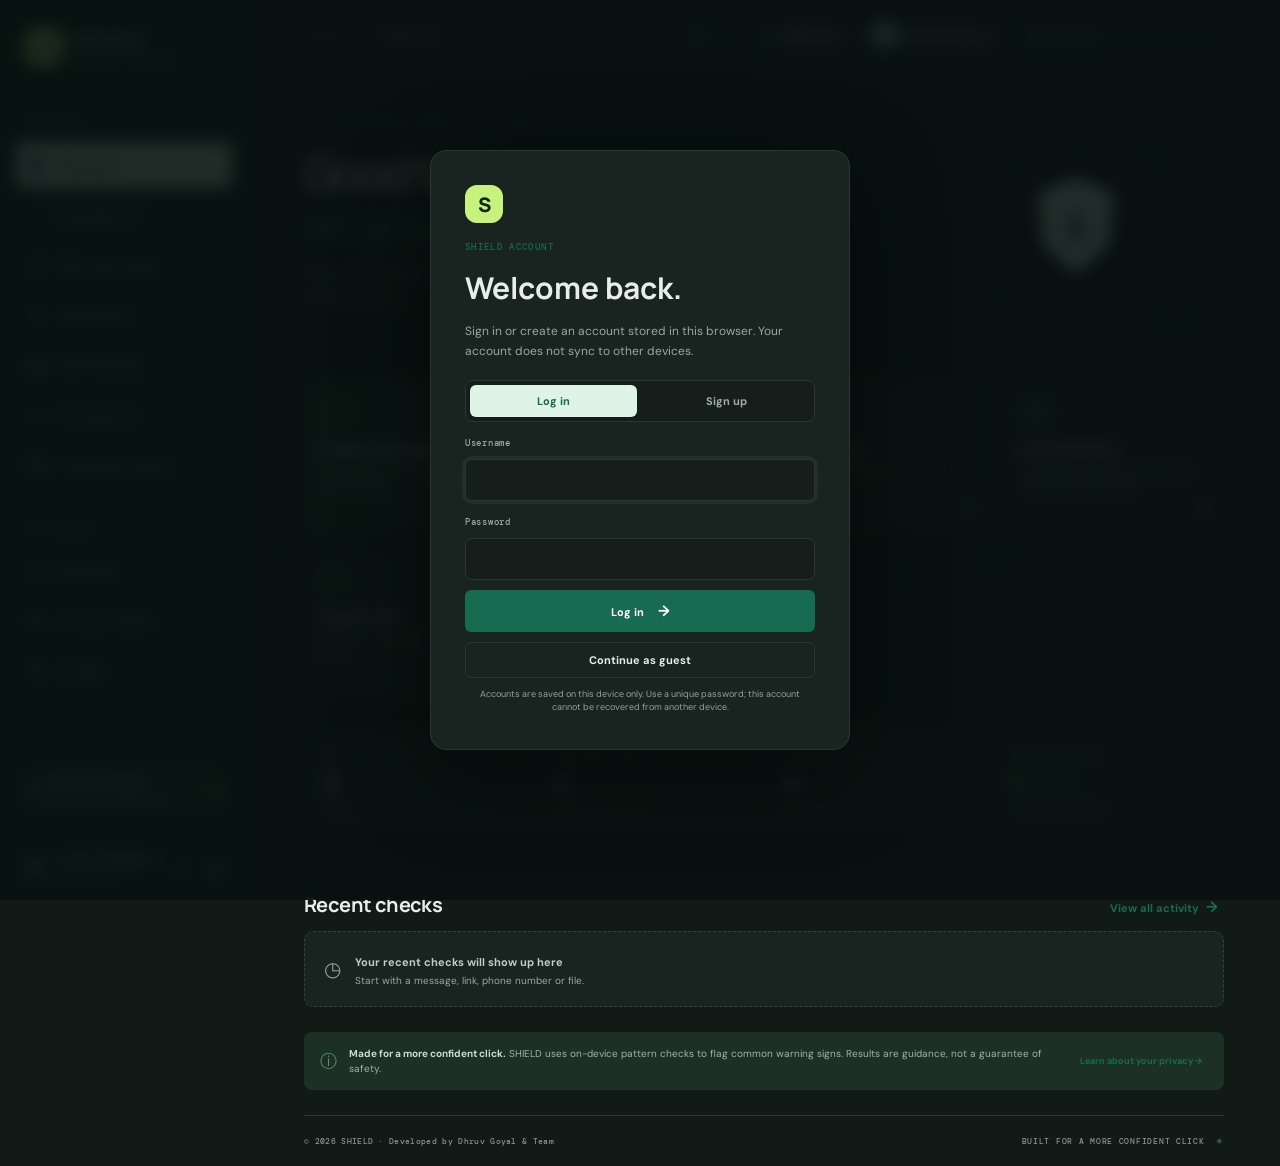
==== commit 6fe28cdf: "Show login on app start" ====
--- a/index.html
+++ b/index.html
@@ -41,5 +41,5 @@
     <section class="page" id="page-settings"><div class="tool-intro"><div class="eyebrow"><span class="eyebrow-line"></span> YOUR PREFERENCES</div><h1>Make SHIELD<br><em>feel like yours.</em></h1><p class="lead">Simple controls for your personal security workspace.</p></div><div class="panel settings-panel"><div class="setting-row"><div><b>Appearance</b><small>Choose a comfortable look for your workspace.</small></div><select id="themeSelect"><option value="dark">Midnight</option><option value="light">Daylight</option><option value="ocean">Ocean</option></select></div><div class="setting-row"><div><b>Save recent checks</b><small>Keep results in this browser so you can review them later.</small></div><label class="toggle"><input id="saveHistory" type="checkbox" checked><span></span></label></div><div class="setting-row"><div><b>Ringing scam alerts</b><small>Play a 5–7 second alert tone when a check finds a high-risk scam pattern.</small></div><label class="toggle"><input id="soundAlerts" type="checkbox" checked><span></span></label></div><div class="setting-row"><div><b>Device notifications</b><small id="deviceNotificationStatus">Optional browser alerts while SHIELD is open. Background push needs a push service.</small></div><button class="outline-btn" id="enableDeviceNotifications">Enable device alerts</button></div><div class="setting-row"><div><b>Sign out</b><small>End this session and return to guest mode.</small></div><button class="outline-btn" id="settingsLogoutBtn">Log out</button></div><div class="setting-row"><div><b>Clear saved activity</b><small>Remove recent checks and local reports from this browser.</small></div><button class="outline-btn danger-text" id="clearAll">Clear saved data</button></div></div><div class="advice-strip"><span>⌑</span><div><b>Private by design.</b><p>Changing these settings affects only this browser and device.</p></div></div></section>
     <footer class="footer"><span>© 2026 SHIELD · Developed by Dhruv Goyal &amp; Team</span><span>BUILT FOR A MORE CONFIDENT CLICK <i>✳</i></span></footer>
   </main>
-</div><div class="login-overlay hidden" id="loginOverlay" role="dialog" aria-modal="true" aria-labelledby="loginTitle"><form class="login-card" id="loginForm"><div class="brand-mark login-mark">S</div><div class="eyebrow">SHIELD ACCOUNT</div><h1 id="loginTitle">Welcome back.</h1><p>Sign in or create an account stored in this browser. Your account does not sync to other devices.</p><div class="auth-tabs" role="tablist" aria-label="Account actions"><button type="button" class="auth-tab active" data-auth-mode="login">Log in</button><button type="button" class="auth-tab" data-auth-mode="signup">Sign up</button></div><label for="authUsername">Username</label><input id="authUsername" autocomplete="username" minlength="3" maxlength="24" required><label for="authPassword">Password</label><input id="authPassword" type="password" autocomplete="current-password" minlength="10" required><div id="confirmPasswordWrap" class="auth-confirm hidden"><label for="authConfirm">Confirm password</label><input id="authConfirm" type="password" autocomplete="new-password" minlength="10"></div><p id="authMessage" class="auth-message" role="status"></p><button class="primary-btn" id="authSubmit" type="submit">Log in <span>→</span></button><button class="guest-btn" id="guestEntry" type="button">Continue as guest</button><small class="login-disclaimer">Accounts are saved on this device only. Use a unique password; this account cannot be recovered from another device.</small></form></div><div id="toast" class="toast" role="status" aria-live="polite"></div><script src="app.js?v=20261119-unified-calls-v1"></script></body></html>
+</div><div class="login-overlay hidden" id="loginOverlay" role="dialog" aria-modal="true" aria-labelledby="loginTitle"><form class="login-card" id="loginForm"><div class="brand-mark login-mark">S</div><div class="eyebrow">SHIELD ACCOUNT</div><h1 id="loginTitle">Welcome back.</h1><p>Sign in or create an account stored in this browser. Your account does not sync to other devices.</p><div class="auth-tabs" role="tablist" aria-label="Account actions"><button type="button" class="auth-tab active" data-auth-mode="login">Log in</button><button type="button" class="auth-tab" data-auth-mode="signup">Sign up</button></div><label for="authUsername">Username</label><input id="authUsername" autocomplete="username" minlength="3" maxlength="24" required><label for="authPassword">Password</label><input id="authPassword" type="password" autocomplete="current-password" minlength="10" required><div id="confirmPasswordWrap" class="auth-confirm hidden"><label for="authConfirm">Confirm password</label><input id="authConfirm" type="password" autocomplete="new-password" minlength="10"></div><p id="authMessage" class="auth-message" role="status"></p><button class="primary-btn" id="authSubmit" type="submit">Log in <span>→</span></button><button class="guest-btn" id="guestEntry" type="button">Continue as guest</button><small class="login-disclaimer">Accounts are saved on this device only. Use a unique password; this account cannot be recovered from another device.</small></form></div><div id="toast" class="toast" role="status" aria-live="polite"></div><script src="app.js?v=20261120-login-start-v1"></script></body></html>
 
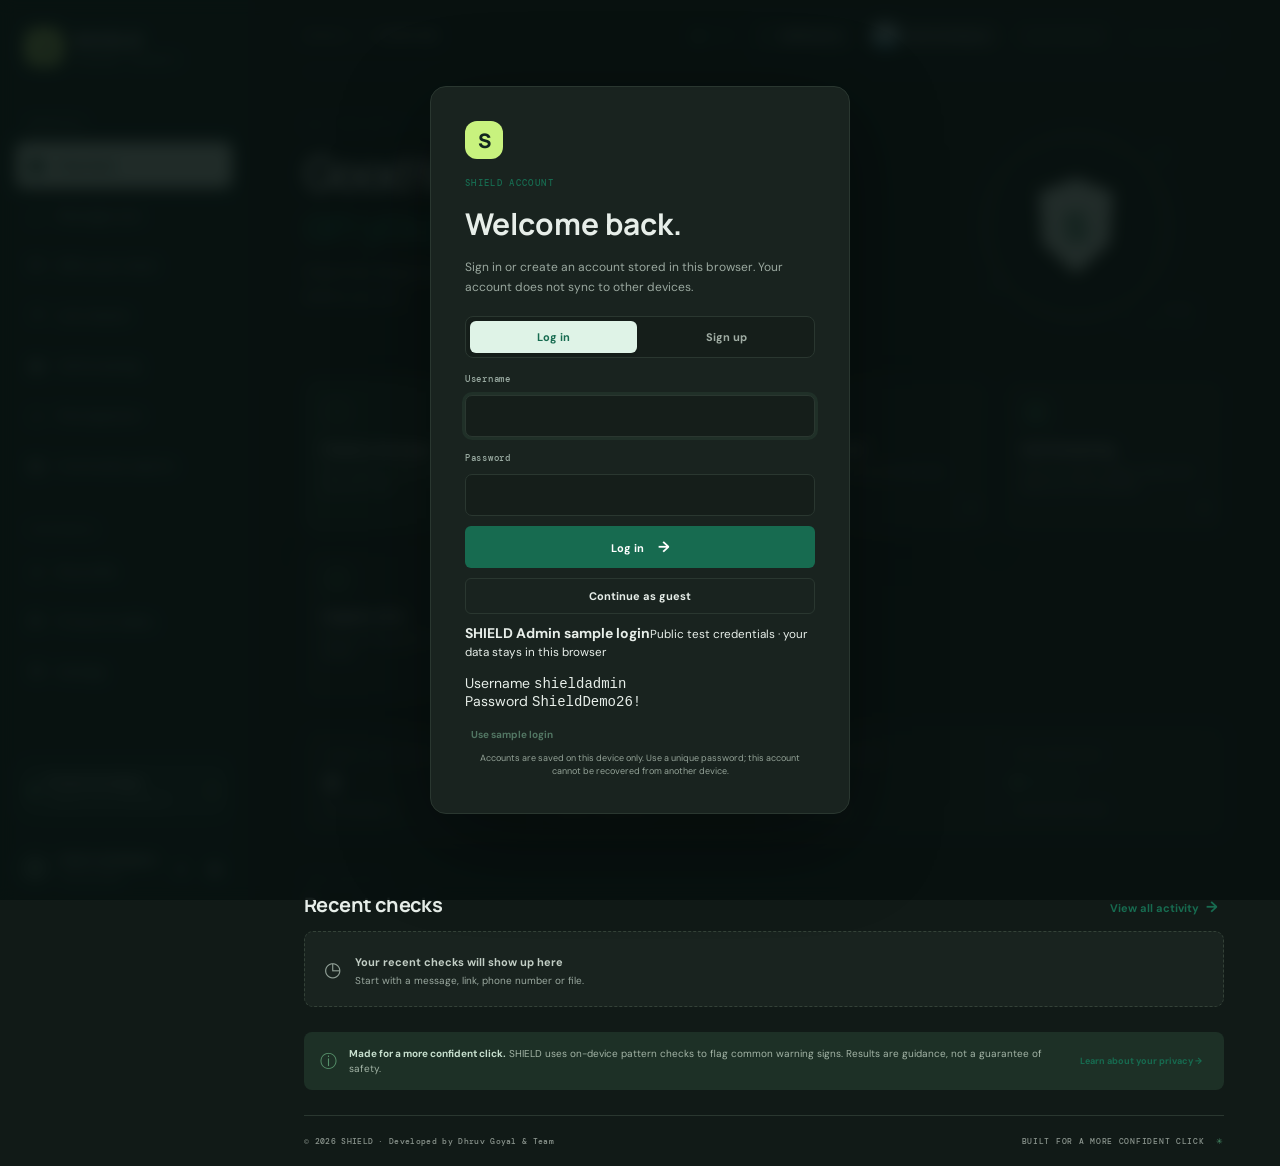
==== commit 30d58833: "Add SHIELD sample login" ====
--- a/index.html
+++ b/index.html
@@ -41,5 +41,5 @@
     <section class="page" id="page-settings"><div class="tool-intro"><div class="eyebrow"><span class="eyebrow-line"></span> YOUR PREFERENCES</div><h1>Make SHIELD<br><em>feel like yours.</em></h1><p class="lead">Simple controls for your personal security workspace.</p></div><div class="panel settings-panel"><div class="setting-row"><div><b>Appearance</b><small>Choose a comfortable look for your workspace.</small></div><select id="themeSelect"><option value="dark">Midnight</option><option value="light">Daylight</option><option value="ocean">Ocean</option></select></div><div class="setting-row"><div><b>Save recent checks</b><small>Keep results in this browser so you can review them later.</small></div><label class="toggle"><input id="saveHistory" type="checkbox" checked><span></span></label></div><div class="setting-row"><div><b>Ringing scam alerts</b><small>Play a 5–7 second alert tone when a check finds a high-risk scam pattern.</small></div><label class="toggle"><input id="soundAlerts" type="checkbox" checked><span></span></label></div><div class="setting-row"><div><b>Device notifications</b><small id="deviceNotificationStatus">Optional browser alerts while SHIELD is open. Background push needs a push service.</small></div><button class="outline-btn" id="enableDeviceNotifications">Enable device alerts</button></div><div class="setting-row"><div><b>Sign out</b><small>End this session and return to guest mode.</small></div><button class="outline-btn" id="settingsLogoutBtn">Log out</button></div><div class="setting-row"><div><b>Clear saved activity</b><small>Remove recent checks and local reports from this browser.</small></div><button class="outline-btn danger-text" id="clearAll">Clear saved data</button></div></div><div class="advice-strip"><span>⌑</span><div><b>Private by design.</b><p>Changing these settings affects only this browser and device.</p></div></div></section>
     <footer class="footer"><span>© 2026 SHIELD · Developed by Dhruv Goyal &amp; Team</span><span>BUILT FOR A MORE CONFIDENT CLICK <i>✳</i></span></footer>
   </main>
-</div><div class="login-overlay hidden" id="loginOverlay" role="dialog" aria-modal="true" aria-labelledby="loginTitle"><form class="login-card" id="loginForm"><div class="brand-mark login-mark">S</div><div class="eyebrow">SHIELD ACCOUNT</div><h1 id="loginTitle">Welcome back.</h1><p>Sign in or create an account stored in this browser. Your account does not sync to other devices.</p><div class="auth-tabs" role="tablist" aria-label="Account actions"><button type="button" class="auth-tab active" data-auth-mode="login">Log in</button><button type="button" class="auth-tab" data-auth-mode="signup">Sign up</button></div><label for="authUsername">Username</label><input id="authUsername" autocomplete="username" minlength="3" maxlength="24" required><label for="authPassword">Password</label><input id="authPassword" type="password" autocomplete="current-password" minlength="10" required><div id="confirmPasswordWrap" class="auth-confirm hidden"><label for="authConfirm">Confirm password</label><input id="authConfirm" type="password" autocomplete="new-password" minlength="10"></div><p id="authMessage" class="auth-message" role="status"></p><button class="primary-btn" id="authSubmit" type="submit">Log in <span>→</span></button><button class="guest-btn" id="guestEntry" type="button">Continue as guest</button><small class="login-disclaimer">Accounts are saved on this device only. Use a unique password; this account cannot be recovered from another device.</small></form></div><div id="toast" class="toast" role="status" aria-live="polite"></div><script src="app.js?v=20261120-login-start-v1"></script></body></html>
+</div><div class="login-overlay hidden" id="loginOverlay" role="dialog" aria-modal="true" aria-labelledby="loginTitle"><form class="login-card" id="loginForm"><div class="brand-mark login-mark">S</div><div class="eyebrow">SHIELD ACCOUNT</div><h1 id="loginTitle">Welcome back.</h1><p>Sign in or create an account stored in this browser. Your account does not sync to other devices.</p><div class="auth-tabs" role="tablist" aria-label="Account actions"><button type="button" class="auth-tab active" data-auth-mode="login">Log in</button><button type="button" class="auth-tab" data-auth-mode="signup">Sign up</button></div><label for="authUsername">Username</label><input id="authUsername" autocomplete="username" minlength="3" maxlength="24" required><label for="authPassword">Password</label><input id="authPassword" type="password" autocomplete="current-password" minlength="10" required><div id="confirmPasswordWrap" class="auth-confirm hidden"><label for="authConfirm">Confirm password</label><input id="authConfirm" type="password" autocomplete="new-password" minlength="10"></div><p id="authMessage" class="auth-message" role="status"></p><button class="primary-btn" id="authSubmit" type="submit">Log in <span>→</span></button><button class="guest-btn" id="guestEntry" type="button">Continue as guest</button><div class="sample-login-panel" id="sampleLoginPanel"><div><b>SHIELD Admin sample login</b><small>Public test credentials · your data stays in this browser</small></div><p><span>Username</span> <code>shieldadmin</code><br><span>Password</span> <code>ShieldDemo26!</code></p><button class="sample-btn" id="useSampleLogin" type="button">Use sample login</button></div><small class="login-disclaimer">Accounts are saved on this device only. Use a unique password; this account cannot be recovered from another device.</small></form></div><div id="toast" class="toast" role="status" aria-live="polite"></div><script src="app.js?v=20261120-demo-login-v1"></script></body></html>
 
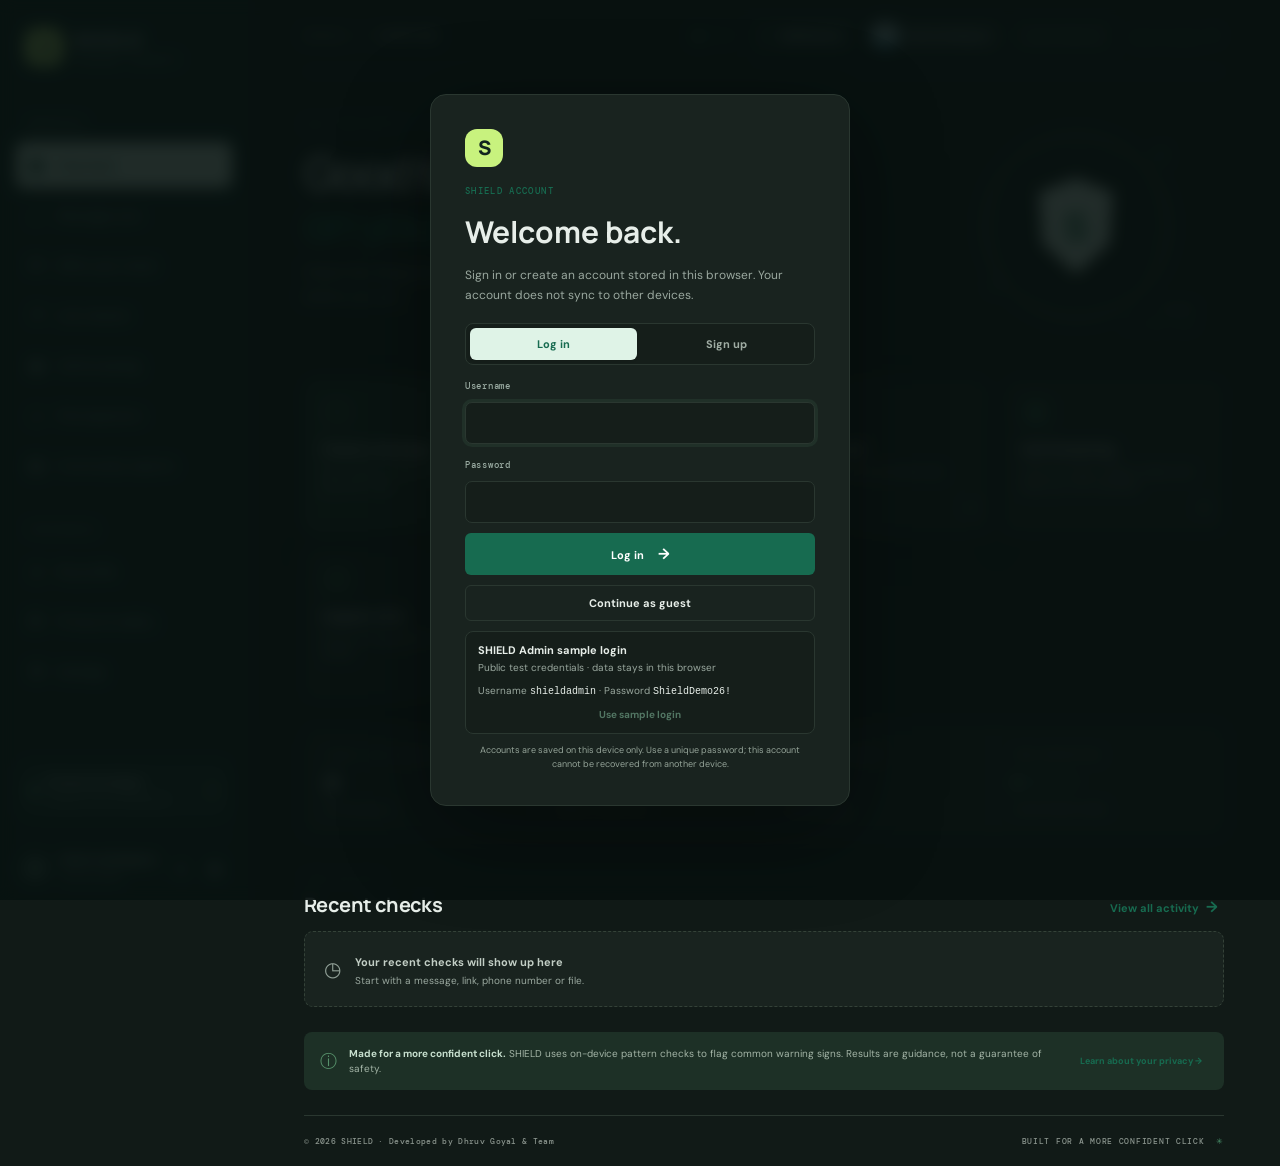
==== commit 05755767: "Polish sample login panel" ====
--- a/index.html
+++ b/index.html
@@ -2,7 +2,7 @@
 <html lang="en">
 <head>
 <meta charset="utf-8"><meta name="viewport" content="width=device-width,initial-scale=1"><meta name="theme-color" content="#07110f"><meta name="description" content="SHIELD helps you spot suspicious messages, links, phone numbers, and files with private on-device checks."><title>SHIELD — Scam protection, made clear</title>
-<link rel="preconnect" href="https://fonts.googleapis.com"><link rel="preconnect" href="https://fonts.gstatic.com" crossorigin><link href="https://fonts.googleapis.com/css2?family=DM+Mono:wght@400;500&family=DM+Sans:wght@400;500;600;700&family=Manrope:wght@400;500;600;700;800&display=swap" rel="stylesheet"><link rel="stylesheet" href="styles.css?v=20261119-final-review-v1">
+<link rel="preconnect" href="https://fonts.googleapis.com"><link rel="preconnect" href="https://fonts.gstatic.com" crossorigin><link href="https://fonts.googleapis.com/css2?family=DM+Mono:wght@400;500&family=DM+Sans:wght@400;500;600;700&family=Manrope:wght@400;500;600;700;800&display=swap" rel="stylesheet"><link rel="stylesheet" href="styles.css?v=20261120-demo-login-v2">
 </head><body>
 <div class="app-shell">
   <aside class="sidebar" id="sidebar">
@@ -41,5 +41,5 @@
     <section class="page" id="page-settings"><div class="tool-intro"><div class="eyebrow"><span class="eyebrow-line"></span> YOUR PREFERENCES</div><h1>Make SHIELD<br><em>feel like yours.</em></h1><p class="lead">Simple controls for your personal security workspace.</p></div><div class="panel settings-panel"><div class="setting-row"><div><b>Appearance</b><small>Choose a comfortable look for your workspace.</small></div><select id="themeSelect"><option value="dark">Midnight</option><option value="light">Daylight</option><option value="ocean">Ocean</option></select></div><div class="setting-row"><div><b>Save recent checks</b><small>Keep results in this browser so you can review them later.</small></div><label class="toggle"><input id="saveHistory" type="checkbox" checked><span></span></label></div><div class="setting-row"><div><b>Ringing scam alerts</b><small>Play a 5–7 second alert tone when a check finds a high-risk scam pattern.</small></div><label class="toggle"><input id="soundAlerts" type="checkbox" checked><span></span></label></div><div class="setting-row"><div><b>Device notifications</b><small id="deviceNotificationStatus">Optional browser alerts while SHIELD is open. Background push needs a push service.</small></div><button class="outline-btn" id="enableDeviceNotifications">Enable device alerts</button></div><div class="setting-row"><div><b>Sign out</b><small>End this session and return to guest mode.</small></div><button class="outline-btn" id="settingsLogoutBtn">Log out</button></div><div class="setting-row"><div><b>Clear saved activity</b><small>Remove recent checks and local reports from this browser.</small></div><button class="outline-btn danger-text" id="clearAll">Clear saved data</button></div></div><div class="advice-strip"><span>⌑</span><div><b>Private by design.</b><p>Changing these settings affects only this browser and device.</p></div></div></section>
     <footer class="footer"><span>© 2026 SHIELD · Developed by Dhruv Goyal &amp; Team</span><span>BUILT FOR A MORE CONFIDENT CLICK <i>✳</i></span></footer>
   </main>
-</div><div class="login-overlay hidden" id="loginOverlay" role="dialog" aria-modal="true" aria-labelledby="loginTitle"><form class="login-card" id="loginForm"><div class="brand-mark login-mark">S</div><div class="eyebrow">SHIELD ACCOUNT</div><h1 id="loginTitle">Welcome back.</h1><p>Sign in or create an account stored in this browser. Your account does not sync to other devices.</p><div class="auth-tabs" role="tablist" aria-label="Account actions"><button type="button" class="auth-tab active" data-auth-mode="login">Log in</button><button type="button" class="auth-tab" data-auth-mode="signup">Sign up</button></div><label for="authUsername">Username</label><input id="authUsername" autocomplete="username" minlength="3" maxlength="24" required><label for="authPassword">Password</label><input id="authPassword" type="password" autocomplete="current-password" minlength="10" required><div id="confirmPasswordWrap" class="auth-confirm hidden"><label for="authConfirm">Confirm password</label><input id="authConfirm" type="password" autocomplete="new-password" minlength="10"></div><p id="authMessage" class="auth-message" role="status"></p><button class="primary-btn" id="authSubmit" type="submit">Log in <span>→</span></button><button class="guest-btn" id="guestEntry" type="button">Continue as guest</button><div class="sample-login-panel" id="sampleLoginPanel"><div><b>SHIELD Admin sample login</b><small>Public test credentials · your data stays in this browser</small></div><p><span>Username</span> <code>shieldadmin</code><br><span>Password</span> <code>ShieldDemo26!</code></p><button class="sample-btn" id="useSampleLogin" type="button">Use sample login</button></div><small class="login-disclaimer">Accounts are saved on this device only. Use a unique password; this account cannot be recovered from another device.</small></form></div><div id="toast" class="toast" role="status" aria-live="polite"></div><script src="app.js?v=20261120-demo-login-v1"></script></body></html>
+</div><div class="login-overlay hidden" id="loginOverlay" role="dialog" aria-modal="true" aria-labelledby="loginTitle"><form class="login-card" id="loginForm"><div class="brand-mark login-mark">S</div><div class="eyebrow">SHIELD ACCOUNT</div><h1 id="loginTitle">Welcome back.</h1><p>Sign in or create an account stored in this browser. Your account does not sync to other devices.</p><div class="auth-tabs" role="tablist" aria-label="Account actions"><button type="button" class="auth-tab active" data-auth-mode="login">Log in</button><button type="button" class="auth-tab" data-auth-mode="signup">Sign up</button></div><label for="authUsername">Username</label><input id="authUsername" autocomplete="username" minlength="3" maxlength="24" required><label for="authPassword">Password</label><input id="authPassword" type="password" autocomplete="current-password" minlength="10" required><div id="confirmPasswordWrap" class="auth-confirm hidden"><label for="authConfirm">Confirm password</label><input id="authConfirm" type="password" autocomplete="new-password" minlength="10"></div><p id="authMessage" class="auth-message" role="status"></p><button class="primary-btn" id="authSubmit" type="submit">Log in <span>→</span></button><button class="guest-btn" id="guestEntry" type="button">Continue as guest</button><div class="sample-login-panel" id="sampleLoginPanel"><div><b>SHIELD Admin sample login</b><small>Public test credentials · data stays in this browser</small></div><p>Username <code>shieldadmin</code> · Password <code>ShieldDemo26!</code></p><button class="sample-btn" id="useSampleLogin" type="button">Use sample login</button></div><small class="login-disclaimer">Accounts are saved on this device only. Use a unique password; this account cannot be recovered from another device.</small></form></div><div id="toast" class="toast" role="status" aria-live="polite"></div><script src="app.js?v=20261120-demo-login-v2"></script></body></html>
 
--- a/styles.css
+++ b/styles.css
@@ -14,4 +14,6 @@
 @media(max-width:920px) and (min-width:761px){.main{padding:0 22px}.top-actions{gap:7px}.local-badge{font-size:0}.local-badge .live-dot{width:8px;height:8px}.top-profile-btn{padding:3px}.top-profile-btn>span:last-child{display:none}.help-btn{font-size:0}.help-btn span{font-size:15px}.notification-btn{padding:7px 8px}}
 
 .call-watch-action{display:flex;align-items:center;gap:12px;margin-top:12px}.call-watch-action small{color:var(--muted);font-size:11px}
+
+.sample-login-panel{display:grid;gap:7px;padding:11px 12px;border:1px solid var(--line,#2a3730);border-radius:8px;background:var(--panel-2,#151e1a)}.sample-login-panel>div{display:grid;gap:3px}.sample-login-panel b{font-size:11px}.sample-login-panel small,.sample-login-panel p{margin:0;color:#9aa89f;font-size:10px;line-height:1.6}.sample-login-panel code{color:var(--ink,#e7eee9);font-size:10px}
 
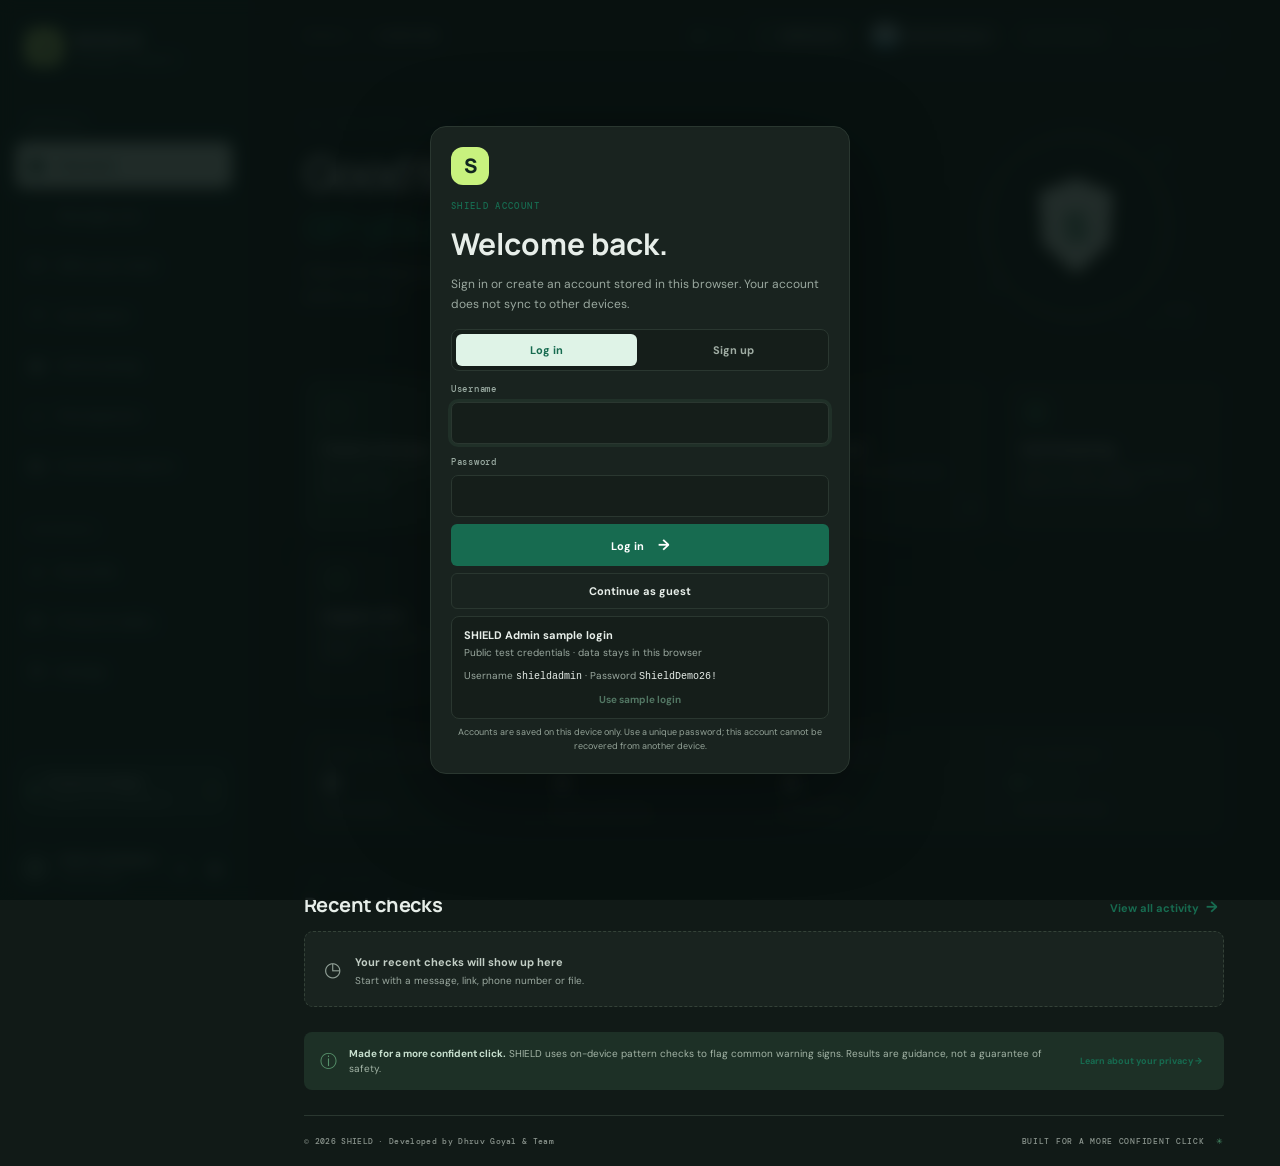
==== commit 8891c9b5: "Tighten sample login layout (index.html)" ====
--- a/index.html
+++ b/index.html
@@ -2,7 +2,7 @@
 <html lang="en">
 <head>
 <meta charset="utf-8"><meta name="viewport" content="width=device-width,initial-scale=1"><meta name="theme-color" content="#07110f"><meta name="description" content="SHIELD helps you spot suspicious messages, links, phone numbers, and files with private on-device checks."><title>SHIELD — Scam protection, made clear</title>
-<link rel="preconnect" href="https://fonts.googleapis.com"><link rel="preconnect" href="https://fonts.gstatic.com" crossorigin><link href="https://fonts.googleapis.com/css2?family=DM+Mono:wght@400;500&family=DM+Sans:wght@400;500;600;700&family=Manrope:wght@400;500;600;700;800&display=swap" rel="stylesheet"><link rel="stylesheet" href="styles.css?v=20261120-demo-login-v2">
+<link rel="preconnect" href="https://fonts.googleapis.com"><link rel="preconnect" href="https://fonts.gstatic.com" crossorigin><link href="https://fonts.googleapis.com/css2?family=DM+Mono:wght@400;500&family=DM+Sans:wght@400;500;600;700&family=Manrope:wght@400;500;600;700;800&display=swap" rel="stylesheet"><link rel="stylesheet" href="styles.css?v=20261120-demo-login-v3">
 </head><body>
 <div class="app-shell">
   <aside class="sidebar" id="sidebar">
--- a/styles.css
+++ b/styles.css
@@ -5,7 +5,7 @@
 /* SHIELD account and call screening interface */
 .hidden{display:none!important}.auth-top-btn{color:var(--green);border-color:var(--line);background:var(--panel);white-space:nowrap}.auth-tabs{display:grid;grid-template-columns:1fr 1fr;gap:6px;padding:4px;background:var(--panel-2);border:1px solid var(--line);border-radius:8px}.auth-tab{border:0;background:transparent;border-radius:6px;padding:9px;color:var(--muted);font-size:11px;font-weight:700}.auth-tab.active{background:#dff3e7;color:#176b50;box-shadow:0 1px 3px #0001}.auth-message{font-size:10px;line-height:1.5;color:#e59383;margin:0}.auth-message:empty{display:none}.auth-confirm{display:grid;gap:10px}.login-card{max-height:calc(100vh - 28px);overflow:auto}.profile{min-width:0}.profile>div:nth-child(2){min-width:0}.profile>div:nth-child(2) b{max-width:115px;overflow:hidden;text-overflow:ellipsis;white-space:nowrap}.footer span:first-child{letter-spacing:.04em}
 .guest-btn{border:1px solid var(--line,#2a3730);background:transparent;color:var(--ink,#e7eee9);border-radius:6px;padding:10px 16px;font-size:11px;font-weight:700}.guest-btn:hover{background:#ffffff0b}
-.login-overlay{position:fixed;inset:0;z-index:50;display:grid;place-items:center;padding:22px;background:rgba(7,17,15,.88);backdrop-filter:blur(8px)}.login-overlay.hidden{display:none}.login-card{width:min(100%,420px);padding:34px;background:var(--panel,#19231f);border:1px solid var(--line,#2a3730);border-radius:16px;box-shadow:0 25px 90px #0006;color:var(--ink,#e7eee9);display:grid;gap:10px}.login-mark{margin-bottom:8px}.login-card h1{font:700 30px Manrope,sans-serif;margin:4px 0}.login-card>p{font-size:12px;line-height:1.65;color:#9aa89f;margin:0 0 8px}.login-card label{font:500 9px 'DM Mono';letter-spacing:.08em;color:#9aaba2;margin-top:5px}.login-card input{height:42px;border:1px solid var(--line,#2a3730);border-radius:7px;padding:0 12px;background:var(--panel-2,#151e1a);color:var(--ink,#e7eee9);outline:none}.login-disclaimer{font-size:9px;line-height:1.5;color:#94a398;text-align:center}.call-settings{margin-top:16px}.call-action{white-space:nowrap}.call-action:disabled{opacity:.6;cursor:default}.unblock-call{white-space:nowrap}.risk-pill.high{white-space:nowrap}
+.login-overlay{position:fixed;inset:0;z-index:50;display:grid;place-items:center;padding:22px;background:rgba(7,17,15,.88);backdrop-filter:blur(8px)}.login-overlay.hidden{display:none}.login-card{width:min(100%,420px);padding:20px;background:var(--panel,#19231f);border:1px solid var(--line,#2a3730);border-radius:16px;box-shadow:0 25px 90px #0006;color:var(--ink,#e7eee9);display:grid;gap:7px}.login-mark{margin-bottom:8px}.login-card h1{font:700 30px Manrope,sans-serif;margin:4px 0}.login-card>p{font-size:12px;line-height:1.65;color:#9aa89f;margin:0 0 8px}.login-card label{font:500 9px 'DM Mono';letter-spacing:.08em;color:#9aaba2;margin-top:5px}.login-card input{height:42px;border:1px solid var(--line,#2a3730);border-radius:7px;padding:0 12px;background:var(--panel-2,#151e1a);color:var(--ink,#e7eee9);outline:none}.login-disclaimer{font-size:9px;line-height:1.5;color:#94a398;text-align:center}.call-settings{margin-top:16px}.call-action{white-space:nowrap}.call-action:disabled{opacity:.6;cursor:default}.unblock-call{white-space:nowrap}.risk-pill.high{white-space:nowrap}
 .top-actions{gap:12px}.notification-wrap{position:relative;z-index:25}.notification-btn{display:flex;align-items:center;gap:7px;border-color:var(--line);background:var(--panel);color:var(--ink);padding:8px 10px;white-space:nowrap}.notification-btn>span:first-child{font-size:15px;color:var(--green)}.notification-count{min-width:18px;height:18px;padding:0 5px;border-radius:20px;background:#bc4a43;color:white;display:inline-grid;place-items:center;font:700 9px 'DM Mono'}.notification-count.hidden{display:none}.notification-popover{position:absolute;right:0;top:calc(100% + 12px);width:min(360px,calc(100vw - 30px));border:1px solid var(--line);border-radius:11px;background:var(--panel);box-shadow:0 18px 50px #0003;overflow:hidden;color:var(--ink);z-index:30}.notification-head{display:flex;justify-content:space-between;align-items:center;padding:14px 15px;border-bottom:1px solid var(--line);font:700 12px Manrope}.notification-head .text-btn{font-size:9px}.notification-list{max-height:350px;overflow:auto;display:grid}.notification-item{display:flex;align-items:flex-start;gap:10px;width:100%;border:0;border-bottom:1px solid var(--line);background:transparent;color:inherit;padding:13px 14px;text-align:left}.notification-item:last-child{border-bottom:0}.notification-item:hover,.notification-item.unread{background:color-mix(in srgb,var(--green) 8%,var(--panel))}.notification-icon{width:28px;height:28px;flex:0 0 28px;border-radius:50%;display:grid;place-items:center;background:#fbe9e6;color:var(--red);font-size:14px}.notification-copy{display:grid;gap:4px;flex:1;min-width:0}.notification-copy b{font:700 10px Manrope}.notification-copy small{font-size:9px;line-height:1.45;color:var(--muted)}.notification-copy time{font:400 8px 'DM Mono';color:#929b95}.notification-unread-dot{width:7px;height:7px;margin:5px 2px 0;border-radius:50%;background:#bc4a43;flex:0 0 7px}.notification-empty{min-height:140px;display:grid;place-content:center;justify-items:center;gap:8px;color:var(--muted);font-size:10px}.notification-empty>span{font-size:23px;color:var(--green)}.notification-empty small{font-size:9px}.profile-layout{display:grid;grid-template-columns:minmax(230px,.8fr) minmax(300px,1.4fr);gap:14px;align-items:start}.profile-summary{display:flex;align-items:center;gap:16px}.profile-large-avatar{width:58px;height:58px;flex:0 0 58px;display:grid;place-items:center;border-radius:50%;background:#dff3e7;color:#176b50;font:800 25px Manrope}.profile-summary h2{font:700 17px Manrope;margin:7px 0 5px}.profile-summary p{font-size:10px;line-height:1.5;color:var(--muted);margin:0 0 8px}.profile-summary small,.profile-form-actions small{font-size:9px;color:var(--muted)}.profile-form{display:grid;gap:10px}.profile-form .panel-top{margin-bottom:3px}.profile-form label{font:500 9px 'DM Mono';letter-spacing:.08em;color:var(--muted)}.profile-form input,.profile-form textarea{width:100%;min-height:41px;border:1px solid var(--line);border-radius:6px;padding:10px 12px;background:var(--panel-2);color:var(--ink);outline:none;font-size:11px}.profile-form textarea{min-height:100px;resize:vertical}.optional-label{color:#929b95;font-size:8px;margin-left:5px}.profile-form-actions{display:flex;align-items:center;justify-content:space-between;gap:12px;margin-top:2px}.profile-form-actions .primary-btn{white-space:nowrap}.profile-form input:focus,.profile-form textarea:focus{border-color:#69a77d;box-shadow:0 0 0 3px #65a77c18;outline:none}body.dark-theme .profile-form input,body.dark-theme .profile-form textarea{background:var(--panel-2);color:var(--ink);border-color:var(--line)}
 @media(max-width:760px){.top-actions{gap:7px}.notification-btn{font-size:0;padding:8px}.notification-btn>span:first-child{font-size:16px}.notification-count{font-size:9px}.profile-layout{grid-template-columns:1fr}.profile-summary{padding:17px}.notification-popover{position:fixed;top:66px;right:12px}}
 .sidebar{height:100vh;height:100dvh;min-height:100vh;overflow-y:auto;overflow-x:hidden;overscroll-behavior:contain;scrollbar-width:thin;scrollbar-color:#476257 transparent}.brand,.side-label,.nav,.sidebar-bottom{flex-shrink:0}.sidebar-bottom{padding-top:10px}.top-profile-btn{display:flex;align-items:center;gap:7px;border:1px solid var(--line);border-radius:7px;background:var(--panel);color:var(--ink);padding:4px 9px 4px 5px;font-size:10px;font-weight:700;white-space:nowrap}.top-profile-btn:hover{border-color:var(--green)}.top-profile-picture{width:27px;height:27px;border-radius:50%;overflow:hidden;display:block;flex:0 0 27px}.top-profile-picture svg{display:block;width:100%;height:100%}.top-profile-btn>span:last-child{max-width:90px;overflow:hidden;text-overflow:ellipsis}.dark-theme .top-profile-btn{background:var(--panel);color:var(--ink);border-color:var(--line)}.ocean-theme{--bg:#071b2a;--panel:#0d2638;--panel-2:#0a2030;--ink:#e3f5ff;--muted:#a3bfd0;--line:#1e4056;--green:#43b9e8;--mint:#c8f1ff;--lime:#7ce0ff;--dark:#061725;--red:#ff7c78;--amber:#ffd078;--shadow:0 14px 42px #0003;color-scheme:dark;background:var(--bg);color:var(--ink)}body.ocean-theme .sidebar{background:#061725;color:#e5f7ff;scrollbar-color:#24536b transparent}body.ocean-theme .brand-mark{background:#7ce0ff;color:#072033}body.ocean-theme .nav-item{color:#afc8d7}body.ocean-theme .nav-item.active{background:#c6f1ff;color:#074361}body.ocean-theme .local-card{background:#0e3045}body.ocean-theme .lock,body.ocean-theme .eyebrow,body.ocean-theme .help-btn,body.ocean-theme .text-btn{color:#56c5ed}body.ocean-theme .quick-card.featured,body.ocean-theme .side-note,body.ocean-theme .disclaimer,body.ocean-theme .advice-strip{background:#12364b;border-color:#23516a;color:#b9d1df}body.ocean-theme .quick-icon,body.ocean-theme .activity-symbol,body.ocean-theme .panel-index,body.ocean-theme .count-pill{background:#183e55;color:#84dcf8}body.ocean-theme .quick-card small,body.ocean-theme .side-note li,body.ocean-theme .side-note p,body.ocean-theme .privacy-card p,body.ocean-theme .report-form>div:first-child p,body.ocean-theme .setting-row small,body.ocean-theme .activity-info small{color:#aac4d4}body.ocean-theme .quick-kicker,body.ocean-theme .art-caption,body.ocean-theme .art-caption b{color:#84d7f3}body.ocean-theme .art-ring{border-color:#28617c}body.ocean-theme .art-shield{background:#c8f1ff;color:#09749e}body.ocean-theme .art-spark{color:#59c4ea}body.ocean-theme .private-tag{background:#183c52;color:#9ce4fb}body.ocean-theme .result-banner{background:#15374a}body.ocean-theme .result-banner.high{background:#422b32}body.ocean-theme .result-banner.caution{background:#3e3829}body.ocean-theme .result-banner p,body.ocean-theme .result-banner .score{color:#b5cad7}body.ocean-theme .result-advice{background:#142f41;color:#bdd1de}body.ocean-theme .result-advice b{color:#e0f5ff}body.ocean-theme .result-mark{background:#1a3b4e}body.ocean-theme .profile-large-avatar{background:#c8f1ff;color:#08749f}body.ocean-theme .profile-form input,body.ocean-theme .profile-form textarea{background:var(--panel-2);color:var(--ink);border-color:var(--line)}body.ocean-theme .footer{color:#91afc0}body.ocean-theme .footer i{color:#5fc7ea}
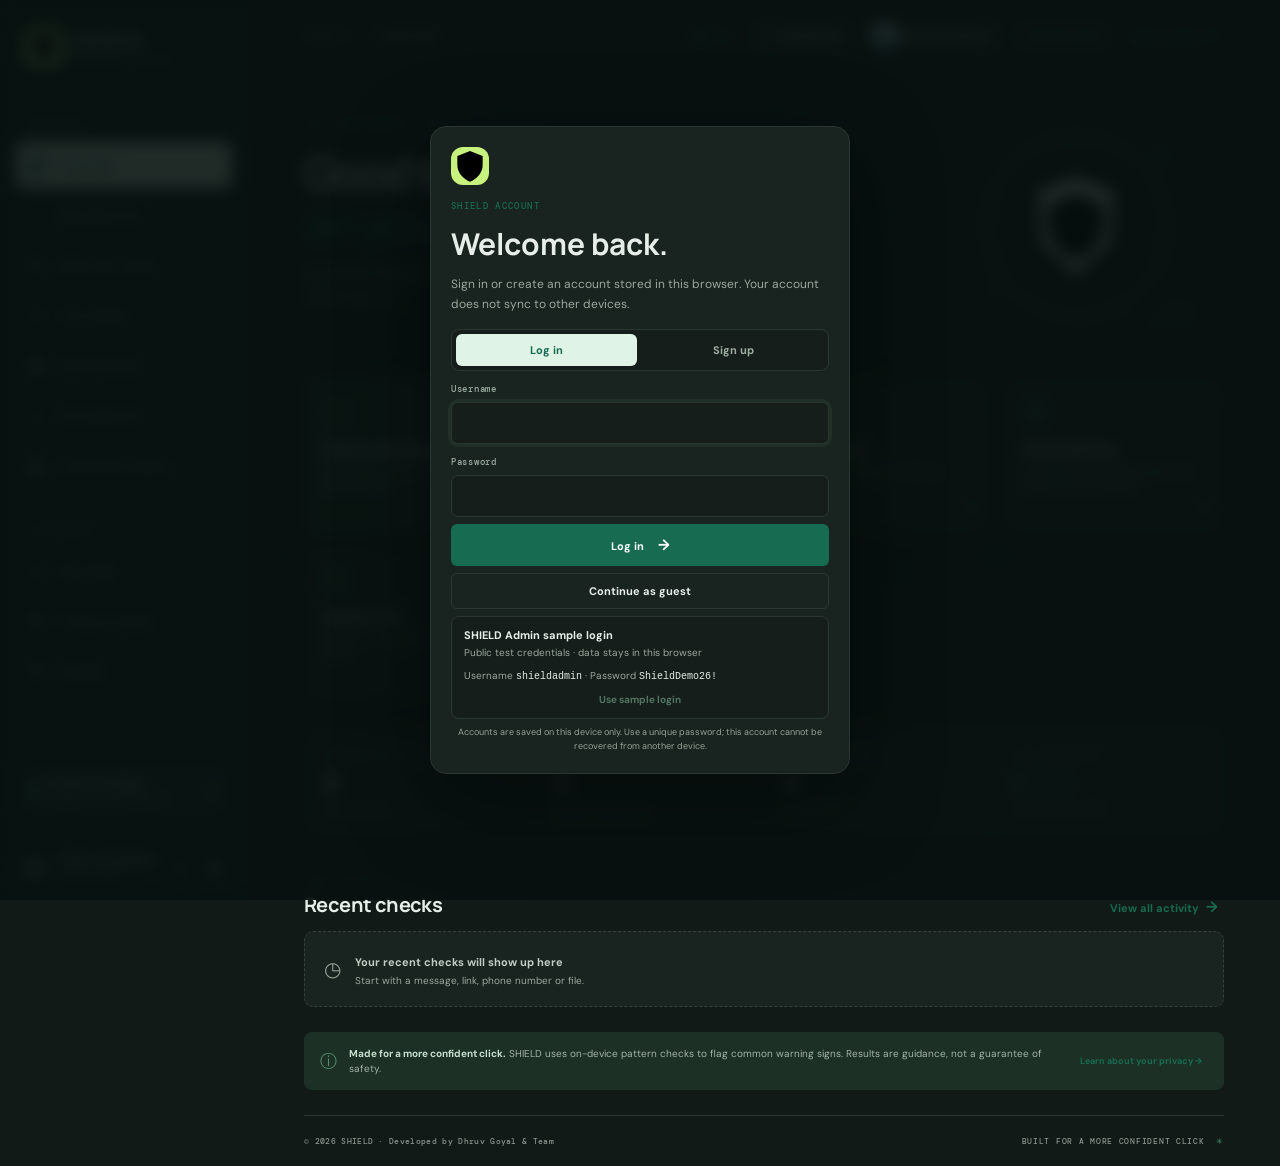
==== commit faa5ceee: "Replace SHIELD lettermark with shield logo" ====
--- a/index.html
+++ b/index.html
@@ -6,7 +6,7 @@
 </head><body>
 <div class="app-shell">
   <aside class="sidebar" id="sidebar">
-    <a class="brand" href="#dashboard" aria-label="SHIELD home"><span class="brand-mark">S</span><span>SHIELD<small>PERSONAL SECURITY</small></span></a>
+    <a class="brand" href="#dashboard" aria-label="SHIELD home"><span class="brand-mark shield-logo"><svg viewBox="0 0 24 24" aria-hidden="true"><path d="M12 2.5 20 5.7v5.5c0 5.1-3.3 8.6-8 10.8-4.7-2.2-8-5.7-8-10.8V5.7z"/><path class="shield-check" d="m8.5 12.2 2.2 2.2 4.8-5"/></svg></span><span>SHIELD<small>PERSONAL SECURITY</small></span></a>
     <div class="side-label">WORKSPACE</div>
     <nav class="nav" aria-label="Main navigation">
       <button class="nav-item active" data-page="dashboard"><span class="nav-icon">▦</span>Overview</button>
@@ -23,7 +23,7 @@
   <main class="main">
     <header class="topbar"><button class="mobile-menu icon-btn" id="menuBtn" aria-label="Open menu">☰</button><div class="crumb"><span>SHIELD</span><i>/</i><b id="pageCrumb">OVERVIEW</b></div><div class="top-actions"><span class="local-badge"><span class="live-dot"></span> READY</span><div class="notification-wrap"><button class="outline-btn notification-btn" id="notificationBtn" aria-expanded="false" aria-controls="notificationPopover"><span>♧</span> Notifications <span class="notification-count hidden" id="notificationCount">0</span></button><div class="notification-popover hidden" id="notificationPopover" role="region" aria-label="Notifications"><div class="notification-head"><b>Notifications</b><div class="notification-actions"><button class="text-btn" id="markNotificationsRead">Mark all read</button><button class="text-btn danger-text" id="clearNotifications">Clear all</button></div></div><div id="notificationList" class="notification-list"></div></div></div><button class="top-profile-btn" id="topProfileBtn" data-page="profile" aria-label="Open profile"><span class="top-profile-picture"><svg role="img" aria-label="Profile image" viewBox="0 0 40 40" xmlns="http://www.w3.org/2000/svg"><circle cx="20" cy="20" r="20" fill="#b9ecff"/><path d="M7 38c1.5-8.2 6.1-12.3 13-12.3S31.5 29.8 33 38" fill="#1979a8"/><path d="M12.1 16.5c0-6.1 3.2-9.8 8-9.8s8 3.7 8 9.8c0 5.6-3.3 9.4-8 9.4s-8-3.8-8-9.4" fill="#f3c7a2"/><path d="M11.7 16c.3-7.2 3.6-11 9.1-11 5 0 8 3.1 8.2 9.2-2.4-.5-4.4-1.9-5.6-4.1-2.9 2.8-6.7 4.3-11.7 5.9" fill="#26384b"/></svg></span><span id="topProfileName">Guest workspace</span></button><button class="outline-btn auth-top-btn" id="loginPortalBtn">Log in / Sign up</button><button class="outline-btn auth-top-btn hidden" id="logoutBtn">Log out</button><button class="help-btn" data-page="privacy">How it works <span>↗</span></button></div></header>
     <section class="page active" id="page-dashboard">
-      <div class="welcome-row"><div><div class="eyebrow"><span class="eyebrow-line"></span> YOUR DIGITAL SAFETY, AT A GLANCE</div><h1>Good to have you<br><em>on your guard.</em></h1><p class="lead">Check the things that don’t feel right. SHIELD helps you spot the warning signs before you act.</p></div><div class="shield-art"><div class="art-ring ring-one"></div><div class="art-ring ring-two"></div><div class="art-shield">S</div><span class="art-spark spark-a">✳</span><span class="art-spark spark-b">✧</span><div class="art-caption">ALWAYS<br><b>ON YOUR SIDE</b></div></div></div>
+      <div class="welcome-row"><div><div class="eyebrow"><span class="eyebrow-line"></span> YOUR DIGITAL SAFETY, AT A GLANCE</div><h1>Good to have you<br><em>on your guard.</em></h1><p class="lead">Check the things that don’t feel right. SHIELD helps you spot the warning signs before you act.</p></div><div class="shield-art"><div class="art-ring ring-one"></div><div class="art-ring ring-two"></div><div class="art-shield"><svg viewBox="0 0 24 24" aria-hidden="true"><path d="M12 2.5 20 5.7v5.5c0 5.1-3.3 8.6-8 10.8-4.7-2.2-8-5.7-8-10.8V5.7z"/><path class="shield-check" d="m8.5 12.2 2.2 2.2 4.8-5"/></svg></div><span class="art-spark spark-a">✳</span><span class="art-spark spark-b">✧</span><div class="art-caption">ALWAYS<br><b>ON YOUR SIDE</b></div></div></div>
       <div class="quick-grid"><button class="quick-card featured" data-page="analyze"><span class="quick-icon">✳</span><span class="quick-kicker">MOST POPULAR</span><b>Check a message</b><small>Spot urgency, impersonation and payment traps.</small><span class="quick-arrow">↗</span></button><button class="quick-card" data-page="sms"><span class="quick-icon">✉</span><b>Scan an SMS</b><small>Check delivery alerts, bank texts and payment lures.</small><span class="quick-arrow">↗</span></button><button class="quick-card" data-page="links"><span class="quick-icon">↗</span><b>Check a link</b><small>Inspect suspicious and dark web addresses.</small><span class="quick-arrow">↗</span></button><button class="quick-card" data-page="calls"><span class="quick-icon">◉</span><b>Call Screening</b><small>Check an Indian mobile number and keep your own watchlist.</small><span class="quick-arrow">↗</span></button><button class="quick-card" data-page="file"><span class="quick-icon">◇</span><b>Inspect a file</b><small>Review its fingerprint and basic details.</small><span class="quick-arrow">↗</span></button></div>
       <div class="stats-row"><div class="stat"><span>CHECKS THIS SESSION</span><b id="statScans">0</b><small>On this device</small></div><div class="stat"><span>HIGH-RISK FLAGS</span><b id="statRisk">0</b><small>Needs a closer look</small></div><div class="stat"><span>COMMUNITY REPORTS</span><b id="statReports">0</b><small>Saved locally</small></div><div class="stat protection-stat"><span>YOUR PROTECTION</span><b><i class="live-dot"></i> ACTIVE</b><small>Local checks ready</small></div></div>
       <div class="section-head"><div><div class="eyebrow">YOUR ACTIVITY</div><h2>Recent checks</h2></div><button class="text-btn" data-page="reports">View all activity <span>→</span></button></div><div id="recentList" class="activity-list"><div class="empty-state"><span>◷</span><div><b>Your recent checks will show up here</b><p>Start with a message, link, phone number or file.</p></div></div></div>
@@ -41,5 +41,5 @@
     <section class="page" id="page-settings"><div class="tool-intro"><div class="eyebrow"><span class="eyebrow-line"></span> YOUR PREFERENCES</div><h1>Make SHIELD<br><em>feel like yours.</em></h1><p class="lead">Simple controls for your personal security workspace.</p></div><div class="panel settings-panel"><div class="setting-row"><div><b>Appearance</b><small>Choose a comfortable look for your workspace.</small></div><select id="themeSelect"><option value="dark">Midnight</option><option value="light">Daylight</option><option value="ocean">Ocean</option></select></div><div class="setting-row"><div><b>Save recent checks</b><small>Keep results in this browser so you can review them later.</small></div><label class="toggle"><input id="saveHistory" type="checkbox" checked><span></span></label></div><div class="setting-row"><div><b>Ringing scam alerts</b><small>Play a 5–7 second alert tone when a check finds a high-risk scam pattern.</small></div><label class="toggle"><input id="soundAlerts" type="checkbox" checked><span></span></label></div><div class="setting-row"><div><b>Device notifications</b><small id="deviceNotificationStatus">Optional browser alerts while SHIELD is open. Background push needs a push service.</small></div><button class="outline-btn" id="enableDeviceNotifications">Enable device alerts</button></div><div class="setting-row"><div><b>Sign out</b><small>End this session and return to guest mode.</small></div><button class="outline-btn" id="settingsLogoutBtn">Log out</button></div><div class="setting-row"><div><b>Clear saved activity</b><small>Remove recent checks and local reports from this browser.</small></div><button class="outline-btn danger-text" id="clearAll">Clear saved data</button></div></div><div class="advice-strip"><span>⌑</span><div><b>Private by design.</b><p>Changing these settings affects only this browser and device.</p></div></div></section>
     <footer class="footer"><span>© 2026 SHIELD · Developed by Dhruv Goyal &amp; Team</span><span>BUILT FOR A MORE CONFIDENT CLICK <i>✳</i></span></footer>
   </main>
-</div><div class="login-overlay hidden" id="loginOverlay" role="dialog" aria-modal="true" aria-labelledby="loginTitle"><form class="login-card" id="loginForm"><div class="brand-mark login-mark">S</div><div class="eyebrow">SHIELD ACCOUNT</div><h1 id="loginTitle">Welcome back.</h1><p>Sign in or create an account stored in this browser. Your account does not sync to other devices.</p><div class="auth-tabs" role="tablist" aria-label="Account actions"><button type="button" class="auth-tab active" data-auth-mode="login">Log in</button><button type="button" class="auth-tab" data-auth-mode="signup">Sign up</button></div><label for="authUsername">Username</label><input id="authUsername" autocomplete="username" minlength="3" maxlength="24" required><label for="authPassword">Password</label><input id="authPassword" type="password" autocomplete="current-password" minlength="10" required><div id="confirmPasswordWrap" class="auth-confirm hidden"><label for="authConfirm">Confirm password</label><input id="authConfirm" type="password" autocomplete="new-password" minlength="10"></div><p id="authMessage" class="auth-message" role="status"></p><button class="primary-btn" id="authSubmit" type="submit">Log in <span>→</span></button><button class="guest-btn" id="guestEntry" type="button">Continue as guest</button><div class="sample-login-panel" id="sampleLoginPanel"><div><b>SHIELD Admin sample login</b><small>Public test credentials · data stays in this browser</small></div><p>Username <code>shieldadmin</code> · Password <code>ShieldDemo26!</code></p><button class="sample-btn" id="useSampleLogin" type="button">Use sample login</button></div><small class="login-disclaimer">Accounts are saved on this device only. Use a unique password; this account cannot be recovered from another device.</small></form></div><div id="toast" class="toast" role="status" aria-live="polite"></div><script src="app.js?v=20261120-demo-login-v2"></script></body></html>
+</div><div class="login-overlay hidden" id="loginOverlay" role="dialog" aria-modal="true" aria-labelledby="loginTitle"><form class="login-card" id="loginForm"><div class="brand-mark login-mark shield-logo"><svg viewBox="0 0 24 24" aria-hidden="true"><path d="M12 2.5 20 5.7v5.5c0 5.1-3.3 8.6-8 10.8-4.7-2.2-8-5.7-8-10.8V5.7z"/><path class="shield-check" d="m8.5 12.2 2.2 2.2 4.8-5"/></svg></div><div class="eyebrow">SHIELD ACCOUNT</div><h1 id="loginTitle">Welcome back.</h1><p>Sign in or create an account stored in this browser. Your account does not sync to other devices.</p><div class="auth-tabs" role="tablist" aria-label="Account actions"><button type="button" class="auth-tab active" data-auth-mode="login">Log in</button><button type="button" class="auth-tab" data-auth-mode="signup">Sign up</button></div><label for="authUsername">Username</label><input id="authUsername" autocomplete="username" minlength="3" maxlength="24" required><label for="authPassword">Password</label><input id="authPassword" type="password" autocomplete="current-password" minlength="10" required><div id="confirmPasswordWrap" class="auth-confirm hidden"><label for="authConfirm">Confirm password</label><input id="authConfirm" type="password" autocomplete="new-password" minlength="10"></div><p id="authMessage" class="auth-message" role="status"></p><button class="primary-btn" id="authSubmit" type="submit">Log in <span>→</span></button><button class="guest-btn" id="guestEntry" type="button">Continue as guest</button><div class="sample-login-panel" id="sampleLoginPanel"><div><b>SHIELD Admin sample login</b><small>Public test credentials · data stays in this browser</small></div><p>Username <code>shieldadmin</code> · Password <code>ShieldDemo26!</code></p><button class="sample-btn" id="useSampleLogin" type="button">Use sample login</button></div><small class="login-disclaimer">Accounts are saved on this device only. Use a unique password; this account cannot be recovered from another device.</small></form></div><div id="toast" class="toast" role="status" aria-live="polite"></div><script src="app.js?v=20261120-demo-login-v2"></script></body></html>
 
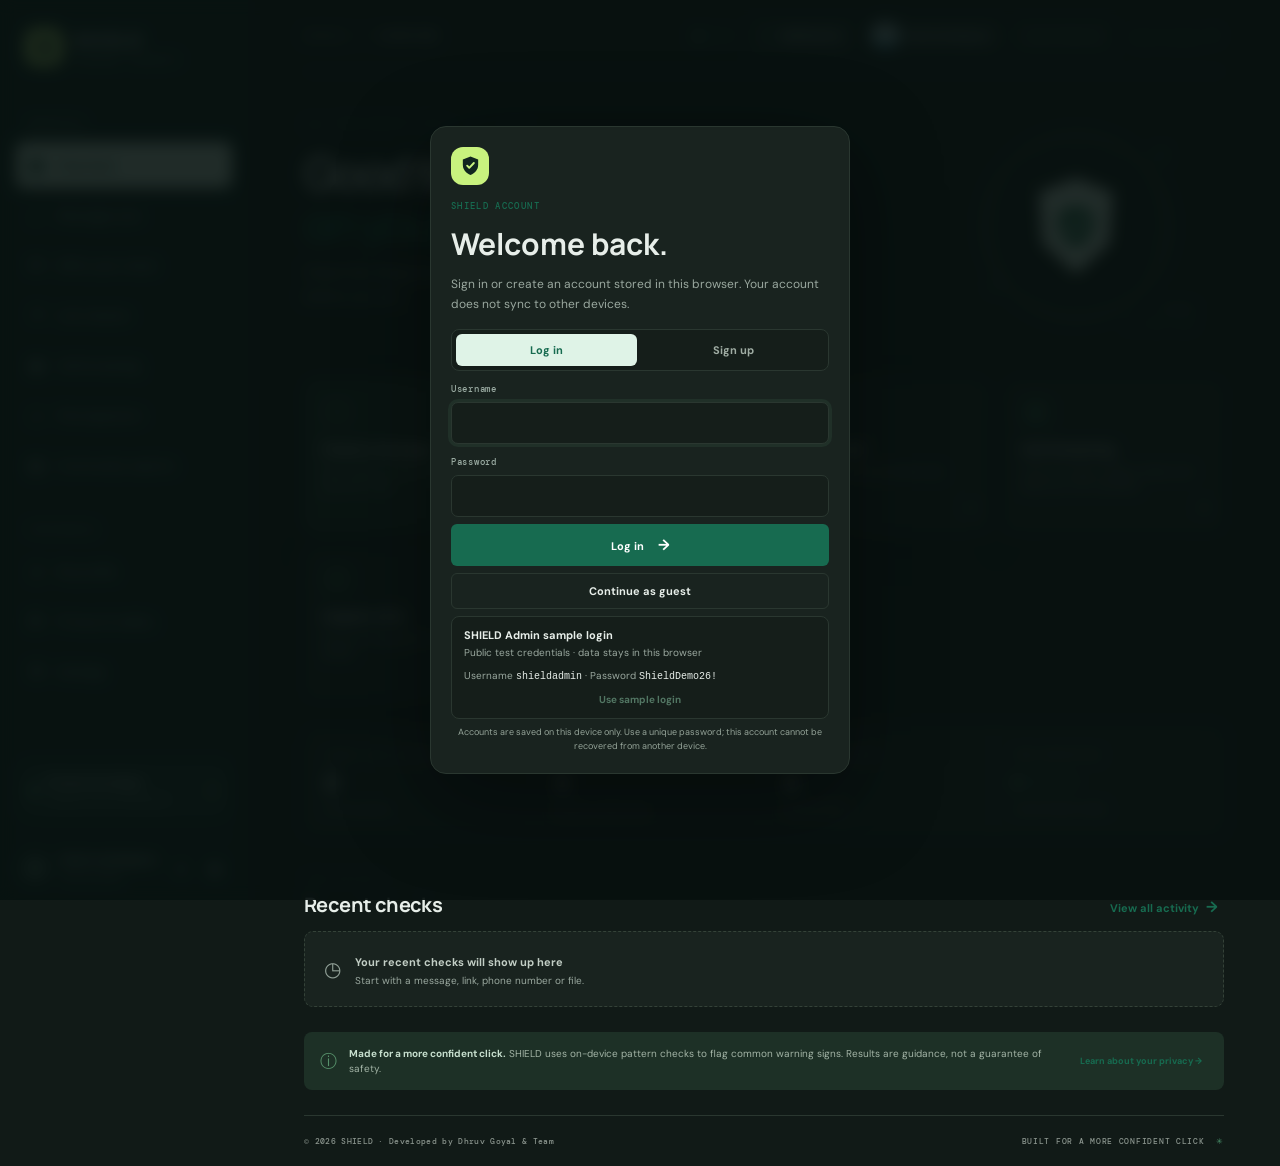
==== commit d3b6e6a7: "Refresh shield logo styles" ====
--- a/index.html
+++ b/index.html
@@ -2,7 +2,7 @@
 <html lang="en">
 <head>
 <meta charset="utf-8"><meta name="viewport" content="width=device-width,initial-scale=1"><meta name="theme-color" content="#07110f"><meta name="description" content="SHIELD helps you spot suspicious messages, links, phone numbers, and files with private on-device checks."><title>SHIELD — Scam protection, made clear</title>
-<link rel="preconnect" href="https://fonts.googleapis.com"><link rel="preconnect" href="https://fonts.gstatic.com" crossorigin><link href="https://fonts.googleapis.com/css2?family=DM+Mono:wght@400;500&family=DM+Sans:wght@400;500;600;700&family=Manrope:wght@400;500;600;700;800&display=swap" rel="stylesheet"><link rel="stylesheet" href="styles.css?v=20261120-demo-login-v3">
+<link rel="preconnect" href="https://fonts.googleapis.com"><link rel="preconnect" href="https://fonts.gstatic.com" crossorigin><link href="https://fonts.googleapis.com/css2?family=DM+Mono:wght@400;500&family=DM+Sans:wght@400;500;600;700&family=Manrope:wght@400;500;600;700;800&display=swap" rel="stylesheet"><link rel="stylesheet" href="styles.css?v=20261120-shield-logo-v1">
 </head><body>
 <div class="app-shell">
   <aside class="sidebar" id="sidebar">
--- a/styles.css
+++ b/styles.css
@@ -1,4 +1,4 @@
-:root{--bg:#f5f6f2;--panel:#fff;--panel-2:#f8f9f6;--ink:#182421;--muted:#7b8580;--line:#e7eae5;--green:#176b50;--mint:#dff3e7;--lime:#c8f27e;--dark:#10251f;--red:#bc4a43;--amber:#a76c19;--shadow:0 14px 42px #1824210c}*{box-sizing:border-box}body{margin:0;background:var(--bg);color:var(--ink);font-family:'DM Sans',sans-serif;font-size:14px}button,input,textarea,select{font:inherit}button{cursor:pointer}a{color:inherit;text-decoration:none}.app-shell{min-height:100vh;display:flex}.sidebar{width:248px;flex:0 0 248px;background:#10251f;color:#e8f1ec;min-height:100vh;padding:28px 16px 17px;display:flex;flex-direction:column;position:fixed;inset:0 auto 0 0;z-index:5}.brand{display:flex;align-items:center;gap:11px;margin:0 9px 52px;font:800 16px Manrope,sans-serif;letter-spacing:.12em}.brand-mark{width:38px;height:38px;border-radius:12px;background:var(--lime);color:#11251f;display:grid;place-items:center;font:800 20px Manrope;letter-spacing:0}.brand small{display:block;color:#a5b5ac;font:500 8px 'DM Mono';letter-spacing:.16em;margin-top:4px}.side-label{font:500 9px 'DM Mono';letter-spacing:.15em;color:#798b82;padding:0 12px 12px}.nav{display:grid;gap:4px}.nav-item{background:none;border:0;text-align:left;color:#aebdb5;border-radius:8px;padding:12px;display:flex;align-items:center;gap:13px;font-size:13px;transition:.2s}.nav-item:hover{background:#ffffff0d;color:white}.nav-item.active{background:#d6efdf;color:#164c3b;font-weight:700}.nav-icon{width:16px;text-align:center;font-size:17px}.tools-label{margin-top:36px}.sidebar-bottom{margin-top:auto}.local-card{display:flex;align-items:center;gap:10px;margin:10px 3px 18px;padding:13px 11px;border-radius:10px;background:#1b342c}.local-card b,.local-card small,.profile b,.profile small{display:block}.local-card b,.profile b{font-size:11px}.local-card small,.profile small{font-size:10px;color:#9aaba2;margin-top:4px}.lock{margin-left:auto;color:#c8f27e;font-size:17px}.live-dot{width:7px;height:7px;border-radius:50%;display:inline-block;background:#7ddd9b;box-shadow:0 0 0 3px #7ddd9b22;flex:0 0 7px}.profile{display:flex;align-items:center;gap:10px;padding:14px 4px 0;border-top:1px solid #ffffff18}.avatar{width:30px;height:30px;border-radius:50%;background:#304a40;color:#d4efdf;display:grid;place-items:center;font:700 12px Manrope}.profile .icon-btn{margin-left:auto}.icon-btn{border:0;background:transparent;color:inherit;padding:6px;border-radius:7px}.icon-btn:hover{background:#ffffff14}.main{margin-left:248px;width:calc(100% - 248px);max-width:1600px;padding:0 56px;min-height:100vh;display:flex;flex-direction:column}.topbar{height:72px;border-bottom:1px solid var(--line);display:flex;align-items:center;justify-content:space-between}.crumb{font:500 10px 'DM Mono';letter-spacing:.13em;color:var(--muted)}.crumb i{padding:0 12px;color:#c5ccc6;font-style:normal}.crumb b{color:var(--ink);font-weight:500}.top-actions{display:flex;align-items:center;gap:23px}.local-badge{display:flex;align-items:center;gap:8px;font:500 9px 'DM Mono';letter-spacing:.1em;color:var(--green)}.local-badge .live-dot{width:6px;height:6px;flex-basis:6px}.help-btn,.text-btn{border:0;background:transparent;color:var(--green);font-size:11px;font-weight:700}.help-btn span{font-size:15px;margin-left:4px}.mobile-menu{display:none}.page{display:none;padding:46px 0 10px;animation:appear .3s ease}.page.active{display:block}@keyframes appear{from{opacity:0;transform:translateY(5px)}to{opacity:1;transform:translateY(0)}}.welcome-row{display:flex;justify-content:space-between;position:relative;min-height:247px}.eyebrow{font:500 9px 'DM Mono';letter-spacing:.15em;color:var(--green);display:flex;align-items:center;gap:9px}.eyebrow-line{height:1px;width:22px;background:#70ae8c}.welcome-row h1,.tool-intro h1{font:600 46px/1.1 Manrope,sans-serif;letter-spacing:-.055em;margin:18px 0 12px}.welcome-row h1 em,.tool-intro h1 em{font-style:normal;color:var(--green)}.lead{max-width:510px;font-size:14px;line-height:1.7;color:#717c76;margin:0}.shield-art{position:absolute;width:240px;height:220px;right:28px;top:-2px;display:grid;place-items:center}.art-ring{position:absolute;border:1px solid #cbdccf;border-radius:50%;width:185px;height:185px}.ring-two{width:145px;height:145px;border-style:dashed;opacity:.85}.art-shield{width:84px;height:96px;clip-path:polygon(50% 0,94% 15%,90% 68%,50% 100%,10% 68%,6% 15%);background:#dff3e7;display:grid;place-items:center;color:#287454;font:800 38px Manrope;filter:drop-shadow(0 10px 14px #2a79551d)}.art-spark{position:absolute;color:#42946d;font-size:19px}.spark-a{top:27px;right:27px}.spark-b{left:31px;bottom:37px}.art-caption{position:absolute;bottom:5px;right:0;font:500 8px 'DM Mono';line-height:1.8;letter-spacing:.1em;color:#7d8981;text-align:right}.art-caption b{font-weight:500;color:var(--green)}.quick-grid{display:grid;grid-template-columns:repeat(4,1fr);gap:12px;margin-top:14px}.quick-card{min-height:155px;position:relative;padding:17px;border-radius:11px;border:1px solid var(--line);background:var(--panel);box-shadow:var(--shadow);text-align:left;display:flex;flex-direction:column;align-items:flex-start;transition:.2s}.quick-card:hover{transform:translateY(-3px);border-color:#a6c6b1}.quick-card.featured{background:#e7f4e9;border-color:#d6ead9}.quick-icon{width:30px;height:30px;border-radius:8px;background:#eaf2ec;color:var(--green);display:grid;place-items:center;font-size:18px;margin-bottom:13px}.featured .quick-icon{background:#d2ebd8}.quick-kicker{position:absolute;right:14px;top:22px;font:500 8px 'DM Mono';color:#527a61;letter-spacing:.09em}.quick-card>b{font:700 13px Manrope;margin-bottom:6px}.quick-card small{font-size:10px;line-height:1.5;color:#77817b;max-width:180px}.quick-arrow{position:absolute;right:15px;bottom:14px;color:#82948a;font-size:16px}.stats-row{display:grid;grid-template-columns:repeat(4,1fr);margin:25px 0 39px;border:1px solid var(--line);background:var(--panel);border-radius:10px}.stat{min-height:94px;padding:17px 20px;border-right:1px solid var(--line)}.stat:last-child{border:0}.stat>span{font:500 8px 'DM Mono';letter-spacing:.1em;color:#859089}.stat>b{display:block;font:700 22px Manrope;margin:6px 0 1px}.stat>small{font-size:10px;color:#939c96}.protection-stat>b{font:700 12px 'DM Mono';letter-spacing:.08em;color:var(--green);margin:12px 0 8px;display:flex;align-items:center;gap:9px}.section-head{display:flex;align-items:end;justify-content:space-between;margin-bottom:13px}.section-head .eyebrow{font-size:8px}.section-head h2{font:700 20px Manrope;margin:7px 0 0;letter-spacing:-.03em}.text-btn span{font-size:15px;margin-left:4px}.activity-list{display:grid;gap:7px}.empty-state{background:var(--panel);border:1px dashed #dce3dc;border-radius:9px;min-height:76px;display:flex;align-items:center;gap:14px;padding:15px 19px;color:#91a097}.empty-state>span{font-size:20px}.empty-state b{font-size:11px;color:#56635b}.empty-state p{font-size:10px;margin:4px 0 0}.activity-item{background:var(--panel);border:1px solid var(--line);border-radius:8px;display:flex;align-items:center;padding:13px 16px;gap:13px}.activity-symbol{width:32px;height:32px;border-radius:8px;display:grid;place-items:center;background:#eef4ee;color:var(--green);font-size:16px}.activity-info{flex:1}.activity-info b{display:block;font-size:11px}.activity-info small{display:block;font-size:10px;color:#929b95;margin-top:4px}.risk-pill{border-radius:30px;padding:5px 9px;font:500 8px 'DM Mono';letter-spacing:.05em}.risk-pill.safe{color:#24734c;background:#e3f4e9}.risk-pill.caution{color:#96631a;background:#fff2d8}.risk-pill.high{color:#a73d36;background:#fbe9e6}.disclaimer{display:flex;gap:12px;align-items:center;margin:25px 0 15px;padding:14px 16px;background:#edf4ed;border-radius:8px;color:#698173}.disclaimer>span{font-size:17px;color:#57916b}.disclaimer p{font-size:10px;line-height:1.5;margin:0;flex:1}.disclaimer p b{color:#3d5847}.disclaimer button{background:none;border:0;color:var(--green);font-weight:700;font-size:9px;white-space:nowrap}.footer{margin-top:auto;min-height:51px;border-top:1px solid var(--line);display:flex;align-items:center;justify-content:space-between;color:#8b958e;font:500 8px 'DM Mono';letter-spacing:.09em}.footer i{font-style:normal;color:#49906a;margin-left:6px}.tool-intro{margin:6px 0 28px}.tool-intro h1{font-size:42px;margin:14px 0 10px}.tool-intro .lead{max-width:540px}.tool-layout{display:grid;grid-template-columns:minmax(0,1.6fr) minmax(240px,.8fr);gap:15px}.panel{background:var(--panel);border:1px solid var(--line);border-radius:10px;padding:23px;box-shadow:var(--shadow)}.panel-top{display:flex;align-items:center;justify-content:space-between;margin-bottom:17px}.panel-top>div{display:flex;align-items:center;gap:12px}.panel-index{font:500 9px 'DM Mono';color:#83a48e;background:#edf5ee;padding:6px;border-radius:5px}.panel h2{font:700 15px Manrope;margin:0;letter-spacing:-.02em}.private-tag{font:500 8px 'DM Mono';letter-spacing:.08em;color:#59836a;background:#eff6ef;padding:7px 9px;border-radius:5px}textarea{display:block;width:100%;min-height:186px;resize:vertical;border:1px solid var(--line);border-radius:7px;background:var(--panel-2);padding:15px;color:var(--ink);font-size:12px;line-height:1.65;outline:none}textarea:focus,input:focus,select:focus{border-color:#69a77d;box-shadow:0 0 0 3px #65a77c18;outline:none}textarea::placeholder,input::placeholder{color:#a7b0aa}.input-meta{display:flex;justify-content:space-between;align-items:center;padding:7px 2px 16px;font:400 9px 'DM Mono';color:#97a099}.scan-actions{display:flex;gap:16px;align-items:center}.primary-btn{background:#176b50;color:white;border:0;border-radius:6px;padding:11px 17px;font-size:11px;font-weight:700;transition:.2s}.primary-btn:hover{background:#10543e;transform:translateY(-1px)}.primary-btn span{font-size:15px;margin-left:11px}.sample-btn{border:0;background:none;color:#527663;font-size:10px;font-weight:700}.side-note{padding:22px 19px;background:#eaf2eb;border-radius:10px}.note-icon{font-size:23px;color:#39825c}.side-note h3{font:700 14px Manrope;margin:8px 0 16px}.side-note ul{list-style:none;padding:0;margin:0}.side-note li{display:flex;gap:10px;padding:10px 0;border-bottom:1px solid #d7e3d9;font-size:10px;color:#4f6255}.side-note li span{font:500 8px 'DM Mono';color:#82a38b}.side-note p{font-size:9px;color:#75877a;line-height:1.55;margin:15px 0 0}.result-wrap{margin-top:15px}.result-card{border:1px solid var(--line);background:var(--panel);border-radius:10px;overflow:hidden;animation:appear .28s}.result-banner{display:flex;align-items:center;gap:13px;padding:18px 21px;background:#eff7ef;border-bottom:1px solid var(--line)}.result-banner.high{background:#fff0ed}.result-banner.caution{background:#fff6e5}.result-mark{width:36px;height:36px;background:white;border-radius:50%;display:grid;place-items:center;color:var(--green);font-size:18px}.result-banner.high .result-mark{color:var(--red)}.result-banner.caution .result-mark{color:var(--amber)}.result-banner h3{font:700 14px Manrope;margin:0}.result-banner p{font-size:10px;color:#77827a;margin:4px 0 0}.score{margin-left:auto;text-align:right;font:500 9px 'DM Mono';color:#698273}.score b{display:block;font:700 21px Manrope;color:var(--green)}.result-banner.high .score b{color:var(--red)}.result-banner.caution .score b{color:var(--amber)}.result-body{padding:20px}.result-body h4{font:700 11px Manrope;margin:0 0 12px}.flag-list{display:grid;gap:9px}.flag-row{display:flex;align-items:flex-start;gap:9px;font-size:10px;color:#5f6d64;line-height:1.5}.flag-row>span{color:#bb7040}.flag-row.good>span{color:#438259}.result-advice{padding:12px 14px;background:#f5f8f4;border-radius:6px;margin-top:17px;font-size:10px;line-height:1.6;color:#637267}.result-advice b{color:#324e3b}.simple-tool{margin-top:4px}.input-with-btn{display:flex;gap:9px}.input-with-btn input,.report-fields input,.report-fields select,.setting-row select{height:41px;border:1px solid var(--line);border-radius:6px;padding:0 12px;background:var(--panel-2);color:var(--ink);outline:none;font-size:11px;min-width:0}.input-with-btn input{flex:1}.field-hint{font-size:9px;color:#939d96;margin:11px 0 0}.advice-strip{display:flex;align-items:flex-start;gap:13px;padding:16px;background:#edf4ed;border-radius:8px;margin-top:20px;color:#578064}.advice-strip>span{font-size:18px}.advice-strip b{font-size:10px;color:#3d5846}.advice-strip p{font-size:10px;color:#74837a;margin:5px 0 0;line-height:1.5}.dropzone{min-height:150px;border:1px dashed #cddacf;border-radius:8px;background:var(--panel-2);display:flex;flex-direction:column;align-items:center;justify-content:center;gap:7px;color:#52675a;cursor:pointer;transition:.2s}.dropzone:hover,.dropzone.dragover{border-color:#5b9e73;background:#edf5ee}.dropzone input{display:none}.upload-icon{width:30px;height:30px;border-radius:50%;background:#e4f0e6;display:grid;place-items:center;color:#43805a;font-size:18px}.dropzone b{font-size:11px}.dropzone small{font-size:9px;color:#8c9890}.file-details{display:grid;grid-template-columns:130px 1fr;gap:10px 14px;font-size:10px}.file-details span:nth-child(odd){color:#89958d}.hash{word-break:break-all;font:9px 'DM Mono';color:#47634f}.reports-head{margin-top:33px}.count-pill{font:500 9px 'DM Mono';background:#edf4ed;color:#528164;padding:4px 7px;border-radius:20px;vertical-align:middle}.danger-text{color:var(--red)}.report-form{margin-top:24px;display:grid;grid-template-columns:1fr 1.5fr;gap:25px;align-items:start}.report-form>div:first-child h2{margin:8px 0}.report-form>div:first-child p{font-size:10px;color:#7f8b83;line-height:1.6;max-width:270px}.report-fields{display:grid;grid-template-columns:1fr 1fr;gap:8px}.report-fields select,.report-fields input{width:100%}.report-fields input:nth-of-type(2),.report-fields button{grid-column:span 2}.community-list{margin-top:15px;display:grid;gap:7px}.privacy-grid{display:grid;grid-template-columns:1fr 1fr;gap:12px}.privacy-card{min-height:192px;padding:21px;background:var(--panel);border:1px solid var(--line);border-radius:9px}.privacy-card>span{font-size:20px;color:var(--green)}.privacy-card .eyebrow{font-size:8px;margin-top:16px}.privacy-card h2{font:700 15px Manrope;margin:7px 0}.privacy-card p{font-size:10px;color:#78847b;line-height:1.7;max-width:360px}.settings-panel{padding:0 22px}.setting-row{display:flex;align-items:center;justify-content:space-between;padding:19px 0;border-bottom:1px solid var(--line);gap:20px}.setting-row:last-child{border:0}.setting-row b,.setting-row small{display:block}.setting-row b{font:700 12px Manrope}.setting-row small{font-size:10px;color:#87928a;margin-top:5px}.setting-row select{min-width:130px}.outline-btn{border:1px solid #e6c7c4;background:transparent;border-radius:6px;padding:9px 12px;font-size:10px;font-weight:700}.toggle{position:relative;width:37px;height:21px;flex:0 0 auto}.toggle input{display:none}.toggle span{position:absolute;inset:0;border-radius:20px;background:#d6ddd7;cursor:pointer;transition:.2s}.toggle span:after{content:'';width:15px;height:15px;position:absolute;left:3px;top:3px;border-radius:50%;background:#fff;transition:.2s;box-shadow:0 1px 3px #0002}.toggle input:checked+span{background:#5ca777}.toggle input:checked+span:after{transform:translateX(16px)}.toast{position:fixed;bottom:24px;left:50%;transform:translate(-50%,15px);opacity:0;background:#173b2c;color:white;padding:11px 18px;border-radius:7px;font-size:11px;z-index:20;transition:.25s;pointer-events:none;box-shadow:0 8px 24px #0d231c35}.toast.show{opacity:1;transform:translate(-50%,0)}
+:root{--bg:#f5f6f2;--panel:#fff;--panel-2:#f8f9f6;--ink:#182421;--muted:#7b8580;--line:#e7eae5;--green:#176b50;--mint:#dff3e7;--lime:#c8f27e;--dark:#10251f;--red:#bc4a43;--amber:#a76c19;--shadow:0 14px 42px #1824210c}*{box-sizing:border-box}body{margin:0;background:var(--bg);color:var(--ink);font-family:'DM Sans',sans-serif;font-size:14px}button,input,textarea,select{font:inherit}button{cursor:pointer}a{color:inherit;text-decoration:none}.app-shell{min-height:100vh;display:flex}.sidebar{width:248px;flex:0 0 248px;background:#10251f;color:#e8f1ec;min-height:100vh;padding:28px 16px 17px;display:flex;flex-direction:column;position:fixed;inset:0 auto 0 0;z-index:5}.brand{display:flex;align-items:center;gap:11px;margin:0 9px 52px;font:800 16px Manrope,sans-serif;letter-spacing:.12em}.brand-mark{width:38px;height:38px;border-radius:12px;background:var(--lime);color:#11251f;display:grid;place-items:center}.shield-logo svg{width:23px;height:23px;display:block;fill:currentColor}.shield-logo .shield-check{fill:none;stroke:var(--lime);stroke-width:2;stroke-linecap:round;stroke-linejoin:round}.login-mark .shield-check{stroke:var(--lime)}.art-shield svg{width:52px;height:58px;fill:#287454}.art-shield .shield-check{fill:none;stroke:#dff3e7;stroke-width:2;stroke-linecap:round;stroke-linejoin:round}.brand small{display:block;color:#a5b5ac;font:500 8px 'DM Mono';letter-spacing:.16em;margin-top:4px}.side-label{font:500 9px 'DM Mono';letter-spacing:.15em;color:#798b82;padding:0 12px 12px}.nav{display:grid;gap:4px}.nav-item{background:none;border:0;text-align:left;color:#aebdb5;border-radius:8px;padding:12px;display:flex;align-items:center;gap:13px;font-size:13px;transition:.2s}.nav-item:hover{background:#ffffff0d;color:white}.nav-item.active{background:#d6efdf;color:#164c3b;font-weight:700}.nav-icon{width:16px;text-align:center;font-size:17px}.tools-label{margin-top:36px}.sidebar-bottom{margin-top:auto}.local-card{display:flex;align-items:center;gap:10px;margin:10px 3px 18px;padding:13px 11px;border-radius:10px;background:#1b342c}.local-card b,.local-card small,.profile b,.profile small{display:block}.local-card b,.profile b{font-size:11px}.local-card small,.profile small{font-size:10px;color:#9aaba2;margin-top:4px}.lock{margin-left:auto;color:#c8f27e;font-size:17px}.live-dot{width:7px;height:7px;border-radius:50%;display:inline-block;background:#7ddd9b;box-shadow:0 0 0 3px #7ddd9b22;flex:0 0 7px}.profile{display:flex;align-items:center;gap:10px;padding:14px 4px 0;border-top:1px solid #ffffff18}.avatar{width:30px;height:30px;border-radius:50%;background:#304a40;color:#d4efdf;display:grid;place-items:center;font:700 12px Manrope}.profile .icon-btn{margin-left:auto}.icon-btn{border:0;background:transparent;color:inherit;padding:6px;border-radius:7px}.icon-btn:hover{background:#ffffff14}.main{margin-left:248px;width:calc(100% - 248px);max-width:1600px;padding:0 56px;min-height:100vh;display:flex;flex-direction:column}.topbar{height:72px;border-bottom:1px solid var(--line);display:flex;align-items:center;justify-content:space-between}.crumb{font:500 10px 'DM Mono';letter-spacing:.13em;color:var(--muted)}.crumb i{padding:0 12px;color:#c5ccc6;font-style:normal}.crumb b{color:var(--ink);font-weight:500}.top-actions{display:flex;align-items:center;gap:23px}.local-badge{display:flex;align-items:center;gap:8px;font:500 9px 'DM Mono';letter-spacing:.1em;color:var(--green)}.local-badge .live-dot{width:6px;height:6px;flex-basis:6px}.help-btn,.text-btn{border:0;background:transparent;color:var(--green);font-size:11px;font-weight:700}.help-btn span{font-size:15px;margin-left:4px}.mobile-menu{display:none}.page{display:none;padding:46px 0 10px;animation:appear .3s ease}.page.active{display:block}@keyframes appear{from{opacity:0;transform:translateY(5px)}to{opacity:1;transform:translateY(0)}}.welcome-row{display:flex;justify-content:space-between;position:relative;min-height:247px}.eyebrow{font:500 9px 'DM Mono';letter-spacing:.15em;color:var(--green);display:flex;align-items:center;gap:9px}.eyebrow-line{height:1px;width:22px;background:#70ae8c}.welcome-row h1,.tool-intro h1{font:600 46px/1.1 Manrope,sans-serif;letter-spacing:-.055em;margin:18px 0 12px}.welcome-row h1 em,.tool-intro h1 em{font-style:normal;color:var(--green)}.lead{max-width:510px;font-size:14px;line-height:1.7;color:#717c76;margin:0}.shield-art{position:absolute;width:240px;height:220px;right:28px;top:-2px;display:grid;place-items:center}.art-ring{position:absolute;border:1px solid #cbdccf;border-radius:50%;width:185px;height:185px}.ring-two{width:145px;height:145px;border-style:dashed;opacity:.85}.art-shield{width:84px;height:96px;clip-path:polygon(50% 0,94% 15%,90% 68%,50% 100%,10% 68%,6% 15%);background:#dff3e7;display:grid;place-items:center;color:#287454;font:800 38px Manrope;filter:drop-shadow(0 10px 14px #2a79551d)}.art-spark{position:absolute;color:#42946d;font-size:19px}.spark-a{top:27px;right:27px}.spark-b{left:31px;bottom:37px}.art-caption{position:absolute;bottom:5px;right:0;font:500 8px 'DM Mono';line-height:1.8;letter-spacing:.1em;color:#7d8981;text-align:right}.art-caption b{font-weight:500;color:var(--green)}.quick-grid{display:grid;grid-template-columns:repeat(4,1fr);gap:12px;margin-top:14px}.quick-card{min-height:155px;position:relative;padding:17px;border-radius:11px;border:1px solid var(--line);background:var(--panel);box-shadow:var(--shadow);text-align:left;display:flex;flex-direction:column;align-items:flex-start;transition:.2s}.quick-card:hover{transform:translateY(-3px);border-color:#a6c6b1}.quick-card.featured{background:#e7f4e9;border-color:#d6ead9}.quick-icon{width:30px;height:30px;border-radius:8px;background:#eaf2ec;color:var(--green);display:grid;place-items:center;font-size:18px;margin-bottom:13px}.featured .quick-icon{background:#d2ebd8}.quick-kicker{position:absolute;right:14px;top:22px;font:500 8px 'DM Mono';color:#527a61;letter-spacing:.09em}.quick-card>b{font:700 13px Manrope;margin-bottom:6px}.quick-card small{font-size:10px;line-height:1.5;color:#77817b;max-width:180px}.quick-arrow{position:absolute;right:15px;bottom:14px;color:#82948a;font-size:16px}.stats-row{display:grid;grid-template-columns:repeat(4,1fr);margin:25px 0 39px;border:1px solid var(--line);background:var(--panel);border-radius:10px}.stat{min-height:94px;padding:17px 20px;border-right:1px solid var(--line)}.stat:last-child{border:0}.stat>span{font:500 8px 'DM Mono';letter-spacing:.1em;color:#859089}.stat>b{display:block;font:700 22px Manrope;margin:6px 0 1px}.stat>small{font-size:10px;color:#939c96}.protection-stat>b{font:700 12px 'DM Mono';letter-spacing:.08em;color:var(--green);margin:12px 0 8px;display:flex;align-items:center;gap:9px}.section-head{display:flex;align-items:end;justify-content:space-between;margin-bottom:13px}.section-head .eyebrow{font-size:8px}.section-head h2{font:700 20px Manrope;margin:7px 0 0;letter-spacing:-.03em}.text-btn span{font-size:15px;margin-left:4px}.activity-list{display:grid;gap:7px}.empty-state{background:var(--panel);border:1px dashed #dce3dc;border-radius:9px;min-height:76px;display:flex;align-items:center;gap:14px;padding:15px 19px;color:#91a097}.empty-state>span{font-size:20px}.empty-state b{font-size:11px;color:#56635b}.empty-state p{font-size:10px;margin:4px 0 0}.activity-item{background:var(--panel);border:1px solid var(--line);border-radius:8px;display:flex;align-items:center;padding:13px 16px;gap:13px}.activity-symbol{width:32px;height:32px;border-radius:8px;display:grid;place-items:center;background:#eef4ee;color:var(--green);font-size:16px}.activity-info{flex:1}.activity-info b{display:block;font-size:11px}.activity-info small{display:block;font-size:10px;color:#929b95;margin-top:4px}.risk-pill{border-radius:30px;padding:5px 9px;font:500 8px 'DM Mono';letter-spacing:.05em}.risk-pill.safe{color:#24734c;background:#e3f4e9}.risk-pill.caution{color:#96631a;background:#fff2d8}.risk-pill.high{color:#a73d36;background:#fbe9e6}.disclaimer{display:flex;gap:12px;align-items:center;margin:25px 0 15px;padding:14px 16px;background:#edf4ed;border-radius:8px;color:#698173}.disclaimer>span{font-size:17px;color:#57916b}.disclaimer p{font-size:10px;line-height:1.5;margin:0;flex:1}.disclaimer p b{color:#3d5847}.disclaimer button{background:none;border:0;color:var(--green);font-weight:700;font-size:9px;white-space:nowrap}.footer{margin-top:auto;min-height:51px;border-top:1px solid var(--line);display:flex;align-items:center;justify-content:space-between;color:#8b958e;font:500 8px 'DM Mono';letter-spacing:.09em}.footer i{font-style:normal;color:#49906a;margin-left:6px}.tool-intro{margin:6px 0 28px}.tool-intro h1{font-size:42px;margin:14px 0 10px}.tool-intro .lead{max-width:540px}.tool-layout{display:grid;grid-template-columns:minmax(0,1.6fr) minmax(240px,.8fr);gap:15px}.panel{background:var(--panel);border:1px solid var(--line);border-radius:10px;padding:23px;box-shadow:var(--shadow)}.panel-top{display:flex;align-items:center;justify-content:space-between;margin-bottom:17px}.panel-top>div{display:flex;align-items:center;gap:12px}.panel-index{font:500 9px 'DM Mono';color:#83a48e;background:#edf5ee;padding:6px;border-radius:5px}.panel h2{font:700 15px Manrope;margin:0;letter-spacing:-.02em}.private-tag{font:500 8px 'DM Mono';letter-spacing:.08em;color:#59836a;background:#eff6ef;padding:7px 9px;border-radius:5px}textarea{display:block;width:100%;min-height:186px;resize:vertical;border:1px solid var(--line);border-radius:7px;background:var(--panel-2);padding:15px;color:var(--ink);font-size:12px;line-height:1.65;outline:none}textarea:focus,input:focus,select:focus{border-color:#69a77d;box-shadow:0 0 0 3px #65a77c18;outline:none}textarea::placeholder,input::placeholder{color:#a7b0aa}.input-meta{display:flex;justify-content:space-between;align-items:center;padding:7px 2px 16px;font:400 9px 'DM Mono';color:#97a099}.scan-actions{display:flex;gap:16px;align-items:center}.primary-btn{background:#176b50;color:white;border:0;border-radius:6px;padding:11px 17px;font-size:11px;font-weight:700;transition:.2s}.primary-btn:hover{background:#10543e;transform:translateY(-1px)}.primary-btn span{font-size:15px;margin-left:11px}.sample-btn{border:0;background:none;color:#527663;font-size:10px;font-weight:700}.side-note{padding:22px 19px;background:#eaf2eb;border-radius:10px}.note-icon{font-size:23px;color:#39825c}.side-note h3{font:700 14px Manrope;margin:8px 0 16px}.side-note ul{list-style:none;padding:0;margin:0}.side-note li{display:flex;gap:10px;padding:10px 0;border-bottom:1px solid #d7e3d9;font-size:10px;color:#4f6255}.side-note li span{font:500 8px 'DM Mono';color:#82a38b}.side-note p{font-size:9px;color:#75877a;line-height:1.55;margin:15px 0 0}.result-wrap{margin-top:15px}.result-card{border:1px solid var(--line);background:var(--panel);border-radius:10px;overflow:hidden;animation:appear .28s}.result-banner{display:flex;align-items:center;gap:13px;padding:18px 21px;background:#eff7ef;border-bottom:1px solid var(--line)}.result-banner.high{background:#fff0ed}.result-banner.caution{background:#fff6e5}.result-mark{width:36px;height:36px;background:white;border-radius:50%;display:grid;place-items:center;color:var(--green);font-size:18px}.result-banner.high .result-mark{color:var(--red)}.result-banner.caution .result-mark{color:var(--amber)}.result-banner h3{font:700 14px Manrope;margin:0}.result-banner p{font-size:10px;color:#77827a;margin:4px 0 0}.score{margin-left:auto;text-align:right;font:500 9px 'DM Mono';color:#698273}.score b{display:block;font:700 21px Manrope;color:var(--green)}.result-banner.high .score b{color:var(--red)}.result-banner.caution .score b{color:var(--amber)}.result-body{padding:20px}.result-body h4{font:700 11px Manrope;margin:0 0 12px}.flag-list{display:grid;gap:9px}.flag-row{display:flex;align-items:flex-start;gap:9px;font-size:10px;color:#5f6d64;line-height:1.5}.flag-row>span{color:#bb7040}.flag-row.good>span{color:#438259}.result-advice{padding:12px 14px;background:#f5f8f4;border-radius:6px;margin-top:17px;font-size:10px;line-height:1.6;color:#637267}.result-advice b{color:#324e3b}.simple-tool{margin-top:4px}.input-with-btn{display:flex;gap:9px}.input-with-btn input,.report-fields input,.report-fields select,.setting-row select{height:41px;border:1px solid var(--line);border-radius:6px;padding:0 12px;background:var(--panel-2);color:var(--ink);outline:none;font-size:11px;min-width:0}.input-with-btn input{flex:1}.field-hint{font-size:9px;color:#939d96;margin:11px 0 0}.advice-strip{display:flex;align-items:flex-start;gap:13px;padding:16px;background:#edf4ed;border-radius:8px;margin-top:20px;color:#578064}.advice-strip>span{font-size:18px}.advice-strip b{font-size:10px;color:#3d5846}.advice-strip p{font-size:10px;color:#74837a;margin:5px 0 0;line-height:1.5}.dropzone{min-height:150px;border:1px dashed #cddacf;border-radius:8px;background:var(--panel-2);display:flex;flex-direction:column;align-items:center;justify-content:center;gap:7px;color:#52675a;cursor:pointer;transition:.2s}.dropzone:hover,.dropzone.dragover{border-color:#5b9e73;background:#edf5ee}.dropzone input{display:none}.upload-icon{width:30px;height:30px;border-radius:50%;background:#e4f0e6;display:grid;place-items:center;color:#43805a;font-size:18px}.dropzone b{font-size:11px}.dropzone small{font-size:9px;color:#8c9890}.file-details{display:grid;grid-template-columns:130px 1fr;gap:10px 14px;font-size:10px}.file-details span:nth-child(odd){color:#89958d}.hash{word-break:break-all;font:9px 'DM Mono';color:#47634f}.reports-head{margin-top:33px}.count-pill{font:500 9px 'DM Mono';background:#edf4ed;color:#528164;padding:4px 7px;border-radius:20px;vertical-align:middle}.danger-text{color:var(--red)}.report-form{margin-top:24px;display:grid;grid-template-columns:1fr 1.5fr;gap:25px;align-items:start}.report-form>div:first-child h2{margin:8px 0}.report-form>div:first-child p{font-size:10px;color:#7f8b83;line-height:1.6;max-width:270px}.report-fields{display:grid;grid-template-columns:1fr 1fr;gap:8px}.report-fields select,.report-fields input{width:100%}.report-fields input:nth-of-type(2),.report-fields button{grid-column:span 2}.community-list{margin-top:15px;display:grid;gap:7px}.privacy-grid{display:grid;grid-template-columns:1fr 1fr;gap:12px}.privacy-card{min-height:192px;padding:21px;background:var(--panel);border:1px solid var(--line);border-radius:9px}.privacy-card>span{font-size:20px;color:var(--green)}.privacy-card .eyebrow{font-size:8px;margin-top:16px}.privacy-card h2{font:700 15px Manrope;margin:7px 0}.privacy-card p{font-size:10px;color:#78847b;line-height:1.7;max-width:360px}.settings-panel{padding:0 22px}.setting-row{display:flex;align-items:center;justify-content:space-between;padding:19px 0;border-bottom:1px solid var(--line);gap:20px}.setting-row:last-child{border:0}.setting-row b,.setting-row small{display:block}.setting-row b{font:700 12px Manrope}.setting-row small{font-size:10px;color:#87928a;margin-top:5px}.setting-row select{min-width:130px}.outline-btn{border:1px solid #e6c7c4;background:transparent;border-radius:6px;padding:9px 12px;font-size:10px;font-weight:700}.toggle{position:relative;width:37px;height:21px;flex:0 0 auto}.toggle input{display:none}.toggle span{position:absolute;inset:0;border-radius:20px;background:#d6ddd7;cursor:pointer;transition:.2s}.toggle span:after{content:'';width:15px;height:15px;position:absolute;left:3px;top:3px;border-radius:50%;background:#fff;transition:.2s;box-shadow:0 1px 3px #0002}.toggle input:checked+span{background:#5ca777}.toggle input:checked+span:after{transform:translateX(16px)}.toast{position:fixed;bottom:24px;left:50%;transform:translate(-50%,15px);opacity:0;background:#173b2c;color:white;padding:11px 18px;border-radius:7px;font-size:11px;z-index:20;transition:.25s;pointer-events:none;box-shadow:0 8px 24px #0d231c35}.toast.show{opacity:1;transform:translate(-50%,0)}
 body.light-theme{--bg:#f5f6f2;--panel:#fff;--panel-2:#f8f9f6;--ink:#182421;--muted:#7b8580;--line:#e7eae5}
 body.dark-theme{--bg:#111a17;--panel:#19231f;--panel-2:#151e1a;--ink:#e7eee9;--muted:#a0ada4;--line:#2a3730;--shadow:0 14px 42px #0002;color-scheme:dark}body.dark-theme .lead,body.dark-theme .field-hint,body.dark-theme .activity-info small,body.dark-theme .empty-state p{color:#9aa89f}body.dark-theme .quick-card.featured,body.dark-theme .side-note,body.dark-theme .disclaimer,body.dark-theme .advice-strip{background:#1d3026;border-color:#294334}body.dark-theme .quick-icon,body.dark-theme .activity-symbol,body.dark-theme .panel-index,body.dark-theme .count-pill{background:#263a2d}body.dark-theme .quick-card small,body.dark-theme .side-note li,body.dark-theme .side-note p,body.dark-theme .privacy-card p,body.dark-theme .report-form>div:first-child p,body.dark-theme .setting-row small{color:#a3b1a7}body.dark-theme .empty-state{border-color:#344238}body.dark-theme .empty-state b{color:#c2cec5}body.dark-theme textarea,body.dark-theme .input-with-btn input,body.dark-theme .report-fields input,body.dark-theme .report-fields select,body.dark-theme .setting-row select{color:var(--ink)}body.dark-theme .private-tag{background:#26382b;color:#9dc5a5}body.dark-theme .result-banner{background:#22342a}body.dark-theme .result-banner.high{background:#382622}body.dark-theme .result-banner.caution{background:#3b3322}body.dark-theme .result-banner p,body.dark-theme .result-banner .score{color:#aebbb1}body.dark-theme .result-advice{background:#202c25;color:#a9b8ad}body.dark-theme .result-advice b{color:#d4e2d7}body.dark-theme .result-mark{background:#26352c}body.dark-theme .privacy-card{background:var(--panel)}body.dark-theme .disclaimer p,body.dark-theme .advice-strip p{color:#a3b4a6}body.dark-theme .disclaimer p b,body.dark-theme .advice-strip b{color:#c7dfce}body.dark-theme .dropzone{border-color:#35453a}body.dark-theme .dropzone:hover,body.dark-theme .dropzone.dragover{background:#1c3024;border-color:#5b9e73}body.dark-theme .dropzone{color:#b2c2b7}body.dark-theme .dropzone small{color:#94a398}body.dark-theme .toggle span{background:#435047}body.dark-theme .toggle input:checked+span{background:#5ca777}
 @media(max-width:1100px){.main{padding:0 34px}.quick-grid{grid-template-columns:repeat(2,1fr)}.quick-card{min-height:135px}.stats-row{grid-template-columns:repeat(2,1fr)}.stat:nth-child(2){border-right:0}.stat:nth-child(-n+2){border-bottom:1px solid var(--line)}}@media(max-width:760px){.sidebar{transform:translateX(-100%);transition:transform .25s}.sidebar.open{transform:translateX(0);box-shadow:20px 0 60px #0003}.main{margin-left:0;width:100%;padding:0 20px}.topbar{height:60px}.mobile-menu{display:block;color:var(--ink);margin-right:9px}.topbar{justify-content:flex-start}.crumb{flex:1}.top-actions{gap:10px}.help-btn{font-size:0}.help-btn span{font-size:15px}.local-badge{font-size:0}.local-badge .live-dot{width:8px;height:8px}.page{padding-top:31px}.welcome-row{min-height:245px}.welcome-row h1{font-size:36px}.lead{font-size:12px;max-width:420px}.shield-art{opacity:.24;right:-44px;top:28px;transform:scale(.85)}.quick-grid{gap:8px}.quick-card{padding:13px;min-height:145px}.quick-card>b{font-size:12px}.quick-card small{font-size:9px}.stats-row{margin:18px 0 28px}.stat{padding:14px}.stat>b{font-size:19px}.stat>span{font-size:7px}.section-head h2{font-size:17px}.disclaimer{align-items:flex-start;flex-wrap:wrap}.disclaimer button{margin-left:29px}.tool-intro h1{font-size:36px}.tool-layout{grid-template-columns:1fr}.side-note{padding:18px}.side-note ul{display:grid;grid-template-columns:1fr 1fr;gap:0 12px}.side-note li{font-size:9px}.private-tag{font-size:7px}.panel{padding:17px}.input-with-btn{flex-direction:column}.input-with-btn .primary-btn{align-self:flex-start}.report-form{grid-template-columns:1fr;gap:8px}.privacy-grid{gap:8px}.privacy-card{padding:15px;min-height:210px}.privacy-card p{font-size:9px}.footer{font-size:7px}.footer span:last-child{font-size:0}.footer i{font-size:10px}}@media(max-width:400px){.main{padding:0 14px}.welcome-row h1,.tool-intro h1{font-size:32px}.quick-grid{grid-template-columns:1fr 1fr}.quick-card{min-height:150px}.risk-pill{font-size:7px;padding:5px 6px}.activity-info b{font-size:10px}.activity-item{padding:10px;gap:8px}.report-fields{grid-template-columns:1fr}.report-fields input:nth-of-type(2),.report-fields button{grid-column:auto}.privacy-grid{grid-template-columns:1fr}.privacy-card{min-height:150px}}
